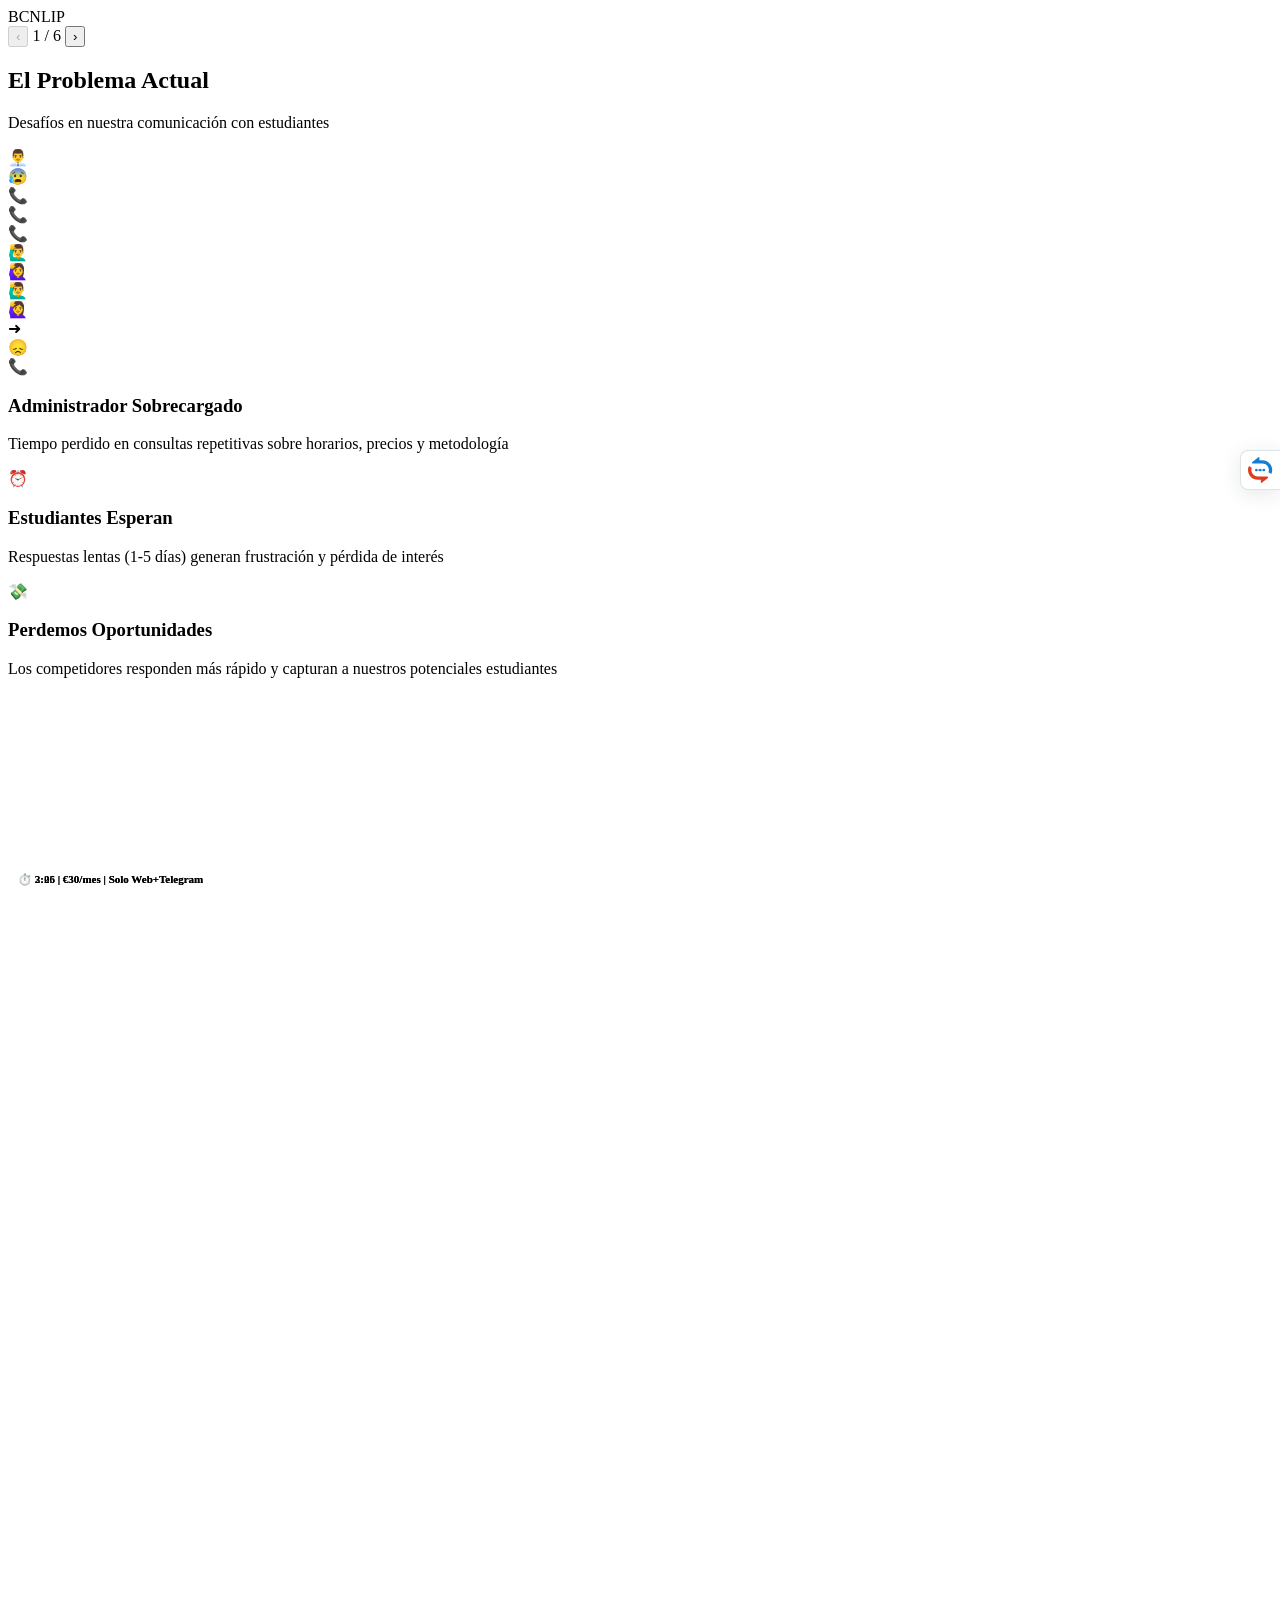
==== index.html @ f4606d77 "Rename Asistente Inteligente para BCNLIP Language School_1.html to index.html" ====
<!DOCTYPE html>
<!-- saved from url=(0150)file:///C:/Users/alexz/Downloads/PROMPT_INGINIRING_COURS/HW/Bot_with_cod/presentacion/Asistente-Inteligente-para-BCNLIP-Language-School-CORREGIDO.html -->
<html lang="es" data-bybit-channel-name="e6uTSq2L4FvoXhb8aOsUc" data-bybit-is-default-wallet="true" data-lt-installed="true"><head><meta http-equiv="Content-Type" content="text/html; charset=UTF-8">
    
    <meta name="viewport" content="width=device-width, initial-scale=1.0">
    <title>Asistente Inteligente para BCNLIP Language School</title>
    <link rel="stylesheet" href="./Asistente Inteligente para BCNLIP Language School_files/style.css">
<style id="_goober"> .go1475592160{height:0;}.go1671063245{height:auto;}.go1888806478{display:flex;flex-wrap:wrap;flex-grow:1;}@media (min-width:600px){.go1888806478{flex-grow:initial;min-width:288px;}}.go167266335{background-color:#313131;font-size:0.875rem;line-height:1.43;letter-spacing:0.01071em;color:#fff;align-items:center;padding:6px 16px;border-radius:4px;box-shadow:0px 3px 5px -1px rgba(0,0,0,0.2),0px 6px 10px 0px rgba(0,0,0,0.14),0px 1px 18px 0px rgba(0,0,0,0.12);}.go3162094071{padding-left:20px;}.go3844575157{background-color:#313131;}.go1725278324{background-color:#43a047;}.go3651055292{background-color:#d32f2f;}.go4215275574{background-color:#ff9800;}.go1930647212{background-color:#2196f3;}.go946087465{display:flex;align-items:center;padding:8px 0;}.go703367398{display:flex;align-items:center;margin-left:auto;padding-left:16px;margin-right:-8px;}.go3963613292{width:100%;position:relative;transform:translateX(0);top:0;right:0;bottom:0;left:0;min-width:288px;}.go1141946668{box-sizing:border-box;display:flex;max-height:100%;position:fixed;z-index:1400;height:auto;width:auto;transition:top 300ms ease 0ms,right 300ms ease 0ms,bottom 300ms ease 0ms,left 300ms ease 0ms,max-width 300ms ease 0ms;pointer-events:none;max-width:calc(100% - 40px);}.go1141946668 .notistack-CollapseWrapper{padding:6px 0px;transition:padding 300ms ease 0ms;}@media (max-width:599.95px){.go1141946668{width:100%;max-width:calc(100% - 32px);}}.go3868796639 .notistack-CollapseWrapper{padding:2px 0px;}.go3118922589{top:14px;flex-direction:column;}.go1453831412{bottom:14px;flex-direction:column-reverse;}.go4027089540{left:20px;}@media (min-width:600px){.go4027089540{align-items:flex-start;}}@media (max-width:599.95px){.go4027089540{left:16px;}}.go2989568495{right:20px;}@media (min-width:600px){.go2989568495{align-items:flex-end;}}@media (max-width:599.95px){.go2989568495{right:16px;}}.go4034260886{left:50%;transform:translateX(-50%);}@media (min-width:600px){.go4034260886{align-items:center;}}</style><meta name="Reverso extension" content="3.8.345" id="Reverso_extension___elForCheckedInstallExtension"><style>[_nghost-gft-c24]{--text-blue-blue-secondary: #0a6cc2;--text-base-base-tertiary: #607d8b;--color-new-blue-200: #d9ecfc;--bg-base-quaternary: #eaeef1;--color-black-0: #fff;--bg-base-tertiary: #f7f9f9;--text-base-base-primary: #222c31;--text-base-base-placeholder: #79929d;--line-gray-gray-secondary: #dee4e7;--light-web-feedback-error-secondary: #e45c45;--text-base-base-disabled: #92a6b0;--bg-base-define: #e8f3fc;--text-base-base-secondary: #3b4c55;--text-blue-blue-primary: #2a8bdf;--bg-base-define-blue-hover: #d9ecfc;--color-new-blue-100: #f6fafe;--color-new-blue-100-rgb: 246, 250, 254;--ref-Black-300: #cecece;--light-a-8: rgba(34, 44, 49, .1);--decorative-facebook: #1877f2;--premium-text-text-secondary: #9c7b1e;--color-yellow-premium-700: #ffca31;--rgba-shadow-1: rgba(0, 0, 0, .1);--rgba-shadow-2: rgba(34, 44, 49, .25);--rgba-text-1: rgba(255, 255, 255, .9);--decorative-reverso-blue: #053661;--text-blue-blue-quaternary: #bddef9;--rgba-shadow-3: rgba(0, 0, 0, .14);--rgba-shadow-4: rgba(0, 0, 0, .2);--rgba-shadow-5: rgba(0, 0, 0, .12)}[_nghost-gft-c24]   .quick-control-panel[_ngcontent-gft-c24]{cursor:pointer;z-index:1050;display:flex;padding:3px;box-sizing:border-box;border:1px solid var(--line-gray-gray-secondary);border-right:none;background:var(--color-black-0);box-shadow:0 4px 20px 0 var(--light-a-8);border-radius:8px 0 0 8px;width:40px}[_nghost-gft-c24]   .quick-control-panel__container[_ngcontent-gft-c24]{position:relative;display:flex;flex-direction:column-reverse;align-items:center;width:32px;height:32px}[_nghost-gft-c24]   .quick-control-panel__main-button[_ngcontent-gft-c24]{border:none;background-color:transparent;padding:0;cursor:pointer;display:flex;width:32px;height:32px}[_nghost-gft-c24]   .quick-control-panel__main-button[_ngcontent-gft-c24]     svg{width:32px;height:32px}[_nghost-gft-c24]   .quick-control-panel__icon[_ngcontent-gft-c24]{width:32px;height:32px;display:flex}[_nghost-gft-c24]   .quick-control-panel__menu-items[_ngcontent-gft-c24]{display:flex;flex-direction:column;position:absolute;opacity:0;transition:all .3s ease;pointer-events:none;background:var(--color-black-0);gap:8px;width:40px;padding:8px 3px 0;bottom:36px;box-sizing:border-box;border-radius:8px 0 0;border-top:1px solid var(--line-gray-gray-secondary);border-left:1px solid var(--line-gray-gray-secondary)}[_nghost-gft-c24]   .quick-control-panel__item[_ngcontent-gft-c24]{border-radius:8px;background-color:transparent;border:none;align-items:center;justify-content:center;cursor:pointer;transform:translateY(10px);opacity:0;padding:0;transition:opacity .3s ease,transform .3s ease;display:flex;width:32px;height:32px}[_nghost-gft-c24]   .quick-control-panel__item[_ngcontent-gft-c24]     svg{width:32px;height:32px}[_nghost-gft-c24]   .quick-control-panel__item_active[_ngcontent-gft-c24]{background-color:var(--text-blue-blue-secondary)}[_nghost-gft-c24]   .quick-control-panel__item_active[_ngcontent-gft-c24]     svg.filled path{fill:var(--color-black-0)}[_nghost-gft-c24]   .quick-control-panel__item_active[_ngcontent-gft-c24]     svg.stroked path{stroke:var(--color-black-0)}[_nghost-gft-c24]   .quick-control-panel__item[_ngcontent-gft-c24]:not(   .quick-control-panel__item_active)[_ngcontent-gft-c24]:hover{background-color:var(--bg-base-tertiary)}[_nghost-gft-c24]   .quick-control-panel__item[_ngcontent-gft-c24]:not(   .quick-control-panel__item_active)[_ngcontent-gft-c24]:hover     svg.filled path{fill:var(--text-blue-blue-secondary)}[_nghost-gft-c24]   .quick-control-panel__item[_ngcontent-gft-c24]:not(   .quick-control-panel__item_active)[_ngcontent-gft-c24]:hover     svg.stroked path{stroke:var(--text-blue-blue-secondary)}[_nghost-gft-c24]   .quick-control-panel_expanded[_ngcontent-gft-c24]{border-radius:0 0 0 8px;border-top:1px solid transparent}[_nghost-gft-c24]   .quick-control-panel_expanded[_ngcontent-gft-c24]   .quick-control-panel__menu-items[_ngcontent-gft-c24]{opacity:1;pointer-events:all}[_nghost-gft-c24]   .quick-control-panel_expanded[_ngcontent-gft-c24]   .quick-control-panel__item[_ngcontent-gft-c24]{transform:translateY(0);opacity:1}[_nghost-gft-c24]   .quick-control-panel_expanded[_ngcontent-gft-c24]   .quick-control-panel__item[_ngcontent-gft-c24]:nth-child(1){transition-delay:.1s}[_nghost-gft-c24]   .quick-control-panel_expanded[_ngcontent-gft-c24]   .quick-control-panel__item[_ngcontent-gft-c24]:nth-child(2){transition-delay:.15s}[_nghost-gft-c24]   .quick-control-panel_expanded[_ngcontent-gft-c24]   .quick-control-panel__item[_ngcontent-gft-c24]:nth-child(3){transition-delay:.2s}</style><style>[_nghost-kej-c24]{--text-blue-blue-secondary: #0a6cc2;--text-base-base-tertiary: #607d8b;--color-new-blue-200: #d9ecfc;--bg-base-quaternary: #eaeef1;--color-black-0: #fff;--bg-base-tertiary: #f7f9f9;--text-base-base-primary: #222c31;--text-base-base-placeholder: #79929d;--line-gray-gray-secondary: #dee4e7;--light-web-feedback-error-secondary: #e45c45;--text-base-base-disabled: #92a6b0;--bg-base-define: #e8f3fc;--text-base-base-secondary: #3b4c55;--text-blue-blue-primary: #2a8bdf;--bg-base-define-blue-hover: #d9ecfc;--color-new-blue-100: #f6fafe;--color-new-blue-100-rgb: 246, 250, 254;--ref-Black-300: #cecece;--light-a-8: rgba(34, 44, 49, .1);--decorative-facebook: #1877f2;--premium-text-text-secondary: #9c7b1e;--color-yellow-premium-700: #ffca31;--rgba-shadow-1: rgba(0, 0, 0, .1);--rgba-shadow-2: rgba(34, 44, 49, .25);--rgba-text-1: rgba(255, 255, 255, .9);--decorative-reverso-blue: #053661;--text-blue-blue-quaternary: #bddef9;--rgba-shadow-3: rgba(0, 0, 0, .14);--rgba-shadow-4: rgba(0, 0, 0, .2);--rgba-shadow-5: rgba(0, 0, 0, .12)}[_nghost-kej-c24]   .quick-control-panel[_ngcontent-kej-c24]{cursor:pointer;z-index:1050;display:flex;padding:3px;box-sizing:border-box;border:1px solid var(--line-gray-gray-secondary);border-right:none;background:var(--color-black-0);box-shadow:0 4px 20px 0 var(--light-a-8);border-radius:8px 0 0 8px;width:40px}[_nghost-kej-c24]   .quick-control-panel__container[_ngcontent-kej-c24]{position:relative;display:flex;flex-direction:column-reverse;align-items:center;width:32px;height:32px}[_nghost-kej-c24]   .quick-control-panel__main-button[_ngcontent-kej-c24]{border:none;background-color:transparent;padding:0;cursor:pointer;display:flex;width:32px;height:32px}[_nghost-kej-c24]   .quick-control-panel__main-button[_ngcontent-kej-c24]     svg{width:32px;height:32px}[_nghost-kej-c24]   .quick-control-panel__icon[_ngcontent-kej-c24]{width:32px;height:32px;display:flex}[_nghost-kej-c24]   .quick-control-panel__menu-items[_ngcontent-kej-c24]{display:flex;flex-direction:column;position:absolute;opacity:0;transition:all .3s ease;pointer-events:none;background:var(--color-black-0);gap:8px;width:40px;padding:8px 3px 0;bottom:36px;box-sizing:border-box;border-radius:8px 0 0;border-top:1px solid var(--line-gray-gray-secondary);border-left:1px solid var(--line-gray-gray-secondary)}[_nghost-kej-c24]   .quick-control-panel__item[_ngcontent-kej-c24]{border-radius:8px;background-color:transparent;border:none;align-items:center;justify-content:center;cursor:pointer;transform:translateY(10px);opacity:0;padding:0;transition:opacity .3s ease,transform .3s ease;display:flex;width:32px;height:32px}[_nghost-kej-c24]   .quick-control-panel__item[_ngcontent-kej-c24]     svg{width:32px;height:32px}[_nghost-kej-c24]   .quick-control-panel__item_active[_ngcontent-kej-c24]{background-color:var(--text-blue-blue-secondary)}[_nghost-kej-c24]   .quick-control-panel__item_active[_ngcontent-kej-c24]     svg.filled path{fill:var(--color-black-0)}[_nghost-kej-c24]   .quick-control-panel__item_active[_ngcontent-kej-c24]     svg.stroked path{stroke:var(--color-black-0)}[_nghost-kej-c24]   .quick-control-panel__item[_ngcontent-kej-c24]:not(   .quick-control-panel__item_active)[_ngcontent-kej-c24]:hover{background-color:var(--bg-base-tertiary)}[_nghost-kej-c24]   .quick-control-panel__item[_ngcontent-kej-c24]:not(   .quick-control-panel__item_active)[_ngcontent-kej-c24]:hover     svg.filled path{fill:var(--text-blue-blue-secondary)}[_nghost-kej-c24]   .quick-control-panel__item[_ngcontent-kej-c24]:not(   .quick-control-panel__item_active)[_ngcontent-kej-c24]:hover     svg.stroked path{stroke:var(--text-blue-blue-secondary)}[_nghost-kej-c24]   .quick-control-panel_expanded[_ngcontent-kej-c24]{border-radius:0 0 0 8px;border-top:1px solid transparent}[_nghost-kej-c24]   .quick-control-panel_expanded[_ngcontent-kej-c24]   .quick-control-panel__menu-items[_ngcontent-kej-c24]{opacity:1;pointer-events:all}[_nghost-kej-c24]   .quick-control-panel_expanded[_ngcontent-kej-c24]   .quick-control-panel__item[_ngcontent-kej-c24]{transform:translateY(0);opacity:1}[_nghost-kej-c24]   .quick-control-panel_expanded[_ngcontent-kej-c24]   .quick-control-panel__item[_ngcontent-kej-c24]:nth-child(1){transition-delay:.1s}[_nghost-kej-c24]   .quick-control-panel_expanded[_ngcontent-kej-c24]   .quick-control-panel__item[_ngcontent-kej-c24]:nth-child(2){transition-delay:.15s}[_nghost-kej-c24]   .quick-control-panel_expanded[_ngcontent-kej-c24]   .quick-control-panel__item[_ngcontent-kej-c24]:nth-child(3){transition-delay:.2s}</style></head>
<body data-new-gr-c-s-check-loaded="14.1256.0" data-gr-ext-installed="" data-gptw="">
    <div class="presentation-container">
        <!-- BCNLIP Branding -->
        <div class="brand-logo">
            <span class="brand-text">BCNLIP</span>
        </div>

        <!-- Progress Bar -->
        <div class="progress-bar">
            <div class="progress-fill" style="width: 16.6667%;"></div>
        </div>

        <!-- Navigation -->
        <nav class="slide-nav">
            <button class="nav-btn prev-btn" id="prevBtn" disabled="" style="position: relative; overflow: hidden;">‹</button>
            <span class="slide-counter"><span id="currentSlide">1</span> / 6</span>
            <button class="nav-btn next-btn" id="nextBtn" style="position: relative; overflow: hidden;">›</button>
        </nav>

        <!-- Slides Container -->
        <main class="slides-container" id="slidesContainer">
            
            <!-- Slide 1: El Problema Actual -->
            <section class="slide active" data-slide="1" style="transform: translateX(0px); opacity: 1;">
                <div class="slide-content">
                    <header class="slide-header">
                        <h1>El Problema Actual</h1>
                        <p class="slide-subtitle">Desafíos en nuestra comunicación con estudiantes</p>
                    </header>
                    
                    <!-- Problem Illustration -->
                    <div class="problem-illustration">
                        <div class="admin-scene">
                            <div class="admin-figure" style="animation: 2s ease-in-out 0s infinite normal none running bcnlipStress;">
                                <div class="admin-head">👨‍💼</div>
                                <div class="stress-indicator">😰</div>
                                <div class="phone-calls">
                                    <div class="phone-icon" style="animation: 0.5s ease-in-out 0s infinite alternate none running bcnlipBounce;">📞</div>
                                    <div class="phone-icon" style="animation: 0.5s ease-in-out 0s infinite alternate none running bcnlipBounce;">📞</div>
                                    <div class="phone-icon" style="animation: 0.5s ease-in-out 0s infinite alternate none running bcnlipBounce;">📞</div>
                                </div>
                            </div>
                            <div class="waiting-students">
                                <div class="student-queue">
                                    <div class="student" style="animation: 3s ease-in-out 0s infinite normal none running bcnlipWaiting;">🙋‍♂️</div>
                                    <div class="student" style="animation: 3s ease-in-out 0s infinite normal none running bcnlipWaiting;">🙋‍♀️</div>
                                    <div class="student" style="animation: 3s ease-in-out 0s infinite normal none running bcnlipWaiting;">🙋‍♂️</div>
                                    <div class="student" style="animation: 3s ease-in-out 0s infinite normal none running bcnlipWaiting;">🙋‍♀️</div>
                                </div>
                                <div class="leaving-clients">
                                    <div class="leaving-arrow" style="animation: 2s ease-in-out 0s infinite normal none running bcnlipLeaving;">➜</div>
                                    <div class="sad-client" style="animation: 2s ease-in-out 0s infinite normal none running bcnlipSad;">😞</div>
                                </div>
                            </div>
                        </div>
                    </div>
                    
                    <div class="problems-grid">
                        <div class="problem-card">
                            <div class="problem-icon">📞</div>
                            <h3>Administrador Sobrecargado</h3>
                            <p>Tiempo perdido en consultas repetitivas sobre horarios, precios y metodología</p>
                        </div>
                        <div class="problem-card" style="transition: 0.3s; transform: translateY(0px) scale(1);">
                            <div class="problem-icon">⏰</div>
                            <h3>Estudiantes Esperan</h3>
                            <p>Respuestas lentas (1-5 días) generan frustración y pérdida de interés</p>
                        </div>
                        <div class="problem-card">
                            <div class="problem-icon">💸</div>
                            <h3>Perdemos Oportunidades</h3>
                            <p>Los competidores responden más rápido y capturan a nuestros potenciales estudiantes</p>
                        </div>
                    </div>
                </div>
            </section>

            <!-- Slide 2: Mi Solución + Multilingual -->
            <section class="slide" data-slide="2" style="transform: translateX(100%); opacity: 0;">
                <div class="slide-content">
                    <header class="slide-header">
                        <h1>Mi Solución: Asistente Inteligente 24/7</h1>
                        <p class="slide-subtitle">Una solución integral y multilingüe</p>
                    </header>
                    
                    <div class="solution-layout">
                        <div class="solution-diagram">
                            <div class="ai-center">
                                <div class="ai-icon">🤖</div>
                                <h3>Asistente IA BCNLIP</h3>
                            </div>
                            
                            <div class="channels-grid">
                                <div class="channel-card">
                                    <div class="channel-icon">🌐</div>
                                    <h4>Sitio Web</h4>
                                    <p>Integrado directamente</p>
                                </div>
                                <div class="channel-card">
                                    <div class="channel-icon">✈️</div>
                                    <h4>Telegram</h4>
                                    <p>Mensajería instantánea</p>
                                </div>
                            </div>
                        </div>
                        
                        <div class="multilingual-showcase">
                            <h3>Responde automáticamente en cualquier idioma</h3>
                            <div class="language-examples">
                                <div class="language-example" style="opacity: 1; transform: translateX(0px); transition: 0.5s;">
                                    <div class="language-flag">🇪🇸</div>
                                    <div class="language-chat">
                                        <div class="user-message">¿Cuánto cuestan los cursos de inglés?</div>
                                        <div class="bot-response">Nuestros cursos de inglés empiezan desde €180/mes. Tenemos horarios de mañana, tarde y noche.</div>
                                    </div>
                                </div>
                                <div class="language-example" style="opacity: 1; transform: translateX(0px); transition: 0.5s;">
                                    <div class="language-flag">🇬🇧</div>
                                    <div class="language-chat">
                                        <div class="user-message">What are the English course prices?</div>
                                        <div class="bot-response">Our English courses start from €180/month. We have morning, afternoon and evening schedules.</div>
                                    </div>
                                </div>
                                <div class="language-example" style="opacity: 1; transform: translateX(0px); transition: 0.5s;">
                                    <div class="language-flag">🏴</div>
                                    <div class="language-chat">
                                        <div class="user-message">Quan costen els cursos d'anglès?</div>
                                        <div class="bot-response">Els nostres cursos d'anglès comencen des de 180€/mes. Tenim horaris de matí, tarda i vespre.</div>
                                    </div>
                                </div>
                                <div class="language-example" style="opacity: 1; transform: translateX(0px); transition: 0.5s;">
                                    <div class="language-flag">🇫🇷</div>
                                    <div class="language-chat">
                                        <div class="user-message">Combien coûtent les cours d'anglais?</div>
                                        <div class="bot-response">Nos cours d'anglais commencent à partir de 180€/mois. Nous avons des horaires matin, après-midi et soir.</div>
                                    </div>
                                </div>
                            </div>
                            <div class="multilingual-stats">
                                <div class="stat-highlight" style="transform: scale(1); transition: 0.6s;">
                                    <span class="stat-number">50+</span>
                                    <span class="stat-label">idiomas disponibles automáticamente</span>
                                </div>
                                <p class="key-feature">Una sola base de conocimiento - respuestas en todos los idiomas</p>
                            </div>
                        </div>
                    </div>
                </div>
            </section>

            <!-- Slide 3: Arquitectura Técnica y Costes - VIEWPORT OPTIMIZED -->
            <section class="slide" data-slide="3" style="overflow-y: auto; padding: 16px 24px; opacity: 0; transform: translateX(100%);">
                <div class="slide-content" style="max-height: calc(-120px + 100vh); overflow-y: auto;">
                    <header class="slide-header">
                        <h1>Arquitectura Técnica y Costes</h1>
                        <p class="slide-subtitle">Tecnología avanzada a costes ultrabajos</p>
                    </header>
                    
                    <div class="technical-layout">
                        <!-- Technical Flowchart - COMPACTED -->
                        <div class="flowchart-section">
                            <h3>🔧 Esquema del Sistema BCNLIP</h3>
                            <div class="flowchart-container">
                                <div class="technical-flowchart">
                                    <div class="flowchart-server">
                                        <div class="server-icon">☁️</div>
                                        <h4>Servidor en la Nube</h4>
                                    </div>
                                    <div class="flowchart-connections">
                                        <div class="connection-line top"></div>
                                        <div class="connection-line bottom"></div>
                                    </div>
                                    <div class="flowchart-bots">
                                        <div class="bot-telegram">
                                            <div class="bot-icon">✈️</div>
                                            <span>Bot Telegram</span>
                                        </div>
                                        <div class="bot-web">
                                            <div class="bot-icon">🌐</div>
                                            <span>Asistente Web</span>
                                        </div>
                                    </div>
                                    <div class="flowchart-outputs">
                                        <div class="output-sheets">
                                            <div class="output-icon">📊</div>
                                            <span>Google Sheets</span>
                                        </div>
                                        <div class="output-admin">
                                            <div class="output-icon">👥</div>
                                            <span>Grupo Admin</span>
                                        </div>
                                    </div>
                                </div>
                            </div>
                        </div>

                        <div class="system-overview">
                            <div class="usage-stats">
                                <h3>📊 Uso Proyectado BCNLIP</h3>
                                <div class="stats-grid">
                                    <div class="stat-item">
                                        <span class="stat-number" data-target="100">100</span>
                                        <span class="stat-label">conversaciones/día</span>
                                    </div>
                                    <div class="stat-item">
                                        <span class="stat-number" data-target="17">17</span>
                                        <span class="stat-label">mensajes promedio</span>
                                        <small class="stat-note">15-20 mensajes promedio</small>
                                    </div>
                                    <div class="stat-item">
                                        <span class="stat-number" data-target="17.2">17.2</span>
                                        <span class="stat-label">M tokens mensuales</span>
                                        <small class="stat-note">Incluye prompts del sistema</small>
                                    </div>
                                </div>
                            </div>

                            <div class="cost-breakdown">
                                <h3>💰 Costes Mensuales Reales</h3>
                                <div class="cost-grid">
                                    <div class="cost-item server">
                                        <span class="cost-type">Servidor en la Nube</span>
                                        <span class="cost-amount">€10</span>
                                    </div>
                                    <div class="cost-item ai recommended">
                                        <span class="cost-type">Tokens IA (17.2M + sistema)</span>
                                        <span class="cost-amount">€20</span>
                                        <span class="cost-note">⭐ Incluye base de conocimientos</span>
                                    </div>
                                </div>
                                <div class="total-cost" style="position: relative; z-index: 10; margin-top: 12px; padding: 12px; background-color: var(--bcnlip-yellow-light); border: 2px solid var(--bcnlip-yellow); border-radius: var(--radius-base); box-shadow: rgba(238, 184, 63, 0.3) 0px 4px 12px;">
                                    <strong style="display: block; font-size: 18px; font-weight: bold; color: var(--bcnlip-dark-blue); text-shadow: rgba(238, 184, 63, 0.3) 0px 2px 4px; text-align: center;">Total: €30/mes</strong>
                                </div>
                            </div>
                        </div>
                    </div>
                    
                    <div class="tech-highlight" style="margin-top: 16px; padding: 12px; box-shadow: rgba(238, 184, 63, 0.3) 0px 4px 12px;">
                        <strong style="display: block; font-size: 16px; font-weight: bold; line-height: 1.4;">💡 Solo €30/mes para cubrir 100 conversaciones diarias con IA avanzada multilingüe</strong>
                    </div>
                </div>
            </section>

            <!-- Slide 4: La Transformación + Website Mockup -->
            <section class="slide" data-slide="4" style="opacity: 0; transform: translateX(100%);">
                <div class="slide-content">
                    <header class="slide-header">
                        <h1>La Transformación: Antes y Después</h1>
                        <p class="slide-subtitle">Del manual al automático - experiencia real del estudiante</p>
                    </header>
                    
                    <div class="transformation-layout">
                        <div class="comparison-section">
                            <div class="before-section">
                                <h3>❌ Antes</h3>
                                <div class="comparison-card before">
                                    <div class="old-whatsapp">📱</div>
                                    <h4>Lento y Manual</h4>
                                    <ul>
                                        <li>Esperas de 1-5 días</li>
                                        <li>Solo horario laboral</li>
                                        <li>Respuestas inconsistentes</li>
                                    </ul>
                                </div>
                            </div>
                            
                            <div class="arrow">➜</div>
                            
                            <div class="after-section">
                                <h3>✅ Después</h3>
                                <div class="comparison-card after">
                                    <div class="new-chat">💬</div>
                                    <h4>Rápido y Automático</h4>
                                    <ul>
                                        <li>Respuestas inmediatas</li>
                                        <li>Disponible 24/7</li>
                                        <li>Información precisa</li>
                                    </ul>
                                </div>
                            </div>
                        </div>
                        
                        <div class="website-mockup">
                            <h3>🌐 Experiencia Real en bcnlip.com</h3>
                            <div class="browser-window">
                                <div class="browser-header">
                                    <div class="browser-controls">
                                        <span class="control red"></span>
                                        <span class="control yellow"></span>
                                        <span class="control green"></span>
                                    </div>
                                    <div class="browser-url">bcnlip.com</div>
                                </div>
                                <div class="browser-content">
                                    <div class="website-header">
                                        <div class="logo">BCNLIP</div>
                                        <nav class="website-nav">
                                            <span>Cursos</span>
                                            <span>Profesores</span>
                                            <span>Contacto</span>
                                        </nav>
                                    </div>
                                    <div class="website-hero">
                                        <h2>Aprende idiomas en Barcelona</h2>
                                        <p>Cursos de español, inglés, francés e italiano</p>
                                        <div class="course-cards">
                                            <div class="course-card">Español</div>
                                            <div class="course-card">Inglés</div>
                                            <div class="course-card">Francés</div>
                                        </div>
                                    </div>
                                    
                                    <!-- Enhanced Chatbot Widget -->
                                    <div class="chatbot-widget" id="chatbotWidget" style="">
                                        <div class="chat-header">
                                            <div class="chat-avatar">🤖</div>
                                            <span>Asistente BCNLIP</span>
                                            <span class="online-indicator">●</span>
                                            <button class="chat-minimize">−</button>
                                        </div>
                                        <div class="chat-messages">
                                            <div class="message bot-msg" style="opacity: 1; transform: translateY(0px); transition: 0.4s;">
                                                <div class="message-content">¡Hola! Soy el asistente de BCNLIP. ¿En qué puedo ayudaros?</div>
                                            </div>
                                            <div class="message user-msg" style="opacity: 1; transform: translateY(0px); transition: 0.4s;">
                                                <div class="message-content">Hola, ¿qué cursos tenéis?</div>
                                            </div>
                                            <div class="message bot-msg" style="opacity: 1; transform: translateY(0px); transition: 0.4s;">
                                                <div class="message-content">¡Hola! Tenemos cursos de español, inglés, francés e italiano. ¿Qué idioma os interesa aprender?</div>
                                            </div>
                                            <div class="message user-msg" style="opacity: 1; transform: translateY(0px); transition: 0.4s;">
                                                <div class="message-content">Me interesa el inglés. ¿Cuánto cuesta?</div>
                                            </div>
                                            <div class="message bot-msg" style="opacity: 1; transform: translateY(0px); transition: 0.4s;">
                                                <div class="message-content">Los cursos de inglés empiezan desde €180/mes. ¿Os gustaría más información sobre horarios?</div>
                                            </div>
                                        </div>
                                        <div class="chat-input">
                                            <input type="text" placeholder="Escribe vuestro mensaje..." value="">
                                            <button>➤</button>
                                        </div>
                                    </div>
                                    
                                    <!-- Chat Button for Mobile -->
                                    <div class="chat-button" onclick="document.getElementById(&#39;chatbotWidget&#39;).style.display=&#39;block&#39;">
                                        💬 Chat
                                    </div>
                                </div>
                            </div>
                        </div>
                    </div>
                    
                    <div class="transformation-quote">
                        <em>"Transformamos la espera en conversación instantánea"</em>
                    </div>
                </div>
            </section>

            <!-- Slide 5: ¿Qué Gana la Escuela? -->
            <section class="slide" data-slide="5" style="opacity: 0; transform: translateX(100%);">
                <div class="slide-content">
                    <header class="slide-header">
                        <h1>¿Qué Gana BCNLIP?</h1>
                        <p class="slide-subtitle">Beneficios claros y medibles para nuestra escuela</p>
                    </header>
                    
                    <div class="benefits-grid">
                        <div class="benefit-card">
                            <div class="benefit-icon">🕐</div>
                            <h3>Tiempo para nuestro equipo</h3>
                            <p>Liberamos 20+ horas semanales del equipo administrativo</p>
                        </div>
                        <div class="benefit-card">
                            <div class="benefit-icon">😊</div>
                            <h3>Estudiantes más satisfechos</h3>
                            <p>Respuestas instantáneas 24/7 en su idioma preferido</p>
                        </div>
                        <div class="benefit-card">
                            <div class="benefit-icon">🚀</div>
                            <h3>Imagen moderna y profesional</h3>
                            <p>Tecnología de vanguardia que nos diferencia</p>
                        </div>
                        <div class="benefit-card">
                            <div class="benefit-icon">💰</div>
                            <h3>Más alumnos, costes controlados</h3>
                            <p>Crecimiento sostenible sin gastos proporcionales</p>
                        </div>
                    </div>
                    
                    <div class="bcn-advantage">
                        <h3>🎯 Ventaja Competitiva de BCNLIP</h3>
                        <p>El uso de IA en nuestro sitio web demuestra que BCNLIP se adapta a las exigencias modernas de la educación digital</p>
                    </div>
                </div>
            </section>

            <!-- Slide 6: Inversión y Retorno -->
            <section class="slide" data-slide="6" style="opacity: 0; transform: translateX(100%);">
                <div class="slide-content">
                    <header class="slide-header">
                        <h1>Inversión y Retorno para BCNLIP</h1>
                        <p class="slide-subtitle">Una propuesta extremadamente rentable</p>
                    </header>
                    
                    <div class="investment-container">
                        <div class="investment-section">
                            <h3>💳 Nuestra Inversión</h3>
                            <div class="investment-card">
                                <div class="cost-item">
                                    <span class="cost-label">Desarrollo inicial:</span>
                                    <span class="cost-value">€350</span>
                                    <small class="cost-note">Pago único</small>
                                </div>
                                <div class="cost-item highlighted" style="transition: 0.3s; transform: scale(1); border-color: var(--bcnlip-yellow);">
                                    <span class="cost-label">Coste mensual:</span>
                                    <span class="cost-value ultra-low">€30</span>
                                    <small class="cost-breakdown-small">€10 servidor + €20 tokens IA</small>
                                </div>
                            </div>
                        </div>
                        
                        <div class="returns-section">
                            <h3>📈 Lo que Recibimos</h3>
                            <div class="returns-card">
                                <div class="return-item">
                                    <span class="return-label">Valor de mercado:</span>
                                    <span class="return-value">€500-800</span>
                                    <small class="return-note">Pago único en el mercado</small>
                                </div>
                                <div class="return-item savings">
                                    <span class="return-label">Ahorro vs mercado:</span>
                                    <span class="return-value">€150-450</span>
                                </div>
                                <div class="return-item included">
                                    <span class="return-label">✅ Mantenimiento incluido</span>
                                </div>
                                <div class="return-item included">
                                    <span class="return-label">✅ Formación al equipo</span>
                                </div>
                                <div class="return-item included">
                                    <span class="return-label">✅ Soporte técnico</span>
                                </div>
                            </div>
                        </div>
                    </div>
                    
                    <div class="roi-calculation" style="transform: scale(1); transition: 0.3s; border-color: var(--bcnlip-yellow);">
                        <div class="roi-highlight">
                            
                        <div class="verification-section" style="margin-bottom: 20px; padding: 15px; background-color: #f8f9fa; border-left: 4px solid #007bff; border-radius: 5px;">
                            <h5>Verificación de los Cálculos:</h5>
                            <ul style="margin: 10px 0; padding-left: 20px;">
                                <li><strong>Coste por hora del recepcionista:</strong> €7.94 (€1000/mes ÷ 126 horas)</li>
                                <li><strong>Ahorro mensual:</strong> €158.73 (20 horas × €7.94)</li>
                                <li><strong>Coste del sistema:</strong> €30/mes</li>
                                <li><strong>Beneficio neto:</strong> €128.73/mes</li>
                                <li><strong>Período de recuperación:</strong> 57 días</li>
                            </ul>
                        </div>
<h4>📊 Cálculo Detallado del ROI</h4>
                            <div class="roi-stats">
                                <div class="roi-item" style="opacity: 1; transform: translateY(0px); transition: 0.5s;">
                                    <span class="roi-label">Ahorro mensual en tiempo:</span>
                                    <span class="roi-value">20 horas × €7.94/hora = €158.73</span>
                                </div>
                                <div class="roi-item" style="opacity: 1; transform: translateY(0px); transition: 0.5s;">
                                    <span class="roi-label">Coste mensual sistema:</span>
                                    <span class="roi-value">-€30</span>
                                </div>
                                <div class="roi-item total" style="opacity: 1; transform: translateY(0px); transition: 0.5s;">
                                    <span class="roi-label">Beneficio neto mensual:</span>
                                    <span class="roi-value profit">€128.73</span>
                                </div>
                                <div class="roi-item recovery" style="opacity: 1; transform: translateY(0px); transition: 0.5s;">
                                    <span class="roi-label">Recuperación de inversión:</span>
                                    <span class="roi-value recovery-time">82 días</span>
                                    <small class="recovery-note">€350 / (€128,73/30) = 82 días aprox.</small>
                                </div>
                                <div class="roi-item annual" style="opacity: 1; transform: translateY(0px); transition: 0.5s;">
                                    <span class="roi-label">ROI anual:</span>
                                    <span class="roi-value annual-roi">168.28%</span>
                                    <small class="annual-note">((€158.73 × 12) / (€350 + €360)) × 100</small>
                                </div>
                            </div>
                        </div>
                    </div>
                    
                    <div class="final-cta" style="opacity: 1; transform: scale(1); transition: 0.6s;">
                        <strong>🎯 Conclusión:Recuperación en 82 días, beneficio neto €128.73/mes, ROI (primer año) 168,28% anual, después - 332%</strong>
                    </div>
                </div>
            </section>

        </main>

        
    </div>

    <script src="./Asistente Inteligente para BCNLIP Language School_files/app.js.Без названия"></script>

<div id="bcnlip-timer" style="position: fixed; bottom: 10px; left: 10px; background: var(--bcnlip-yellow); color: var(--bcnlip-white); padding: 4px 8px; border-radius: 4px; font-size: 11px; font-weight: bold; z-index: 1000; display: block; box-shadow: var(--shadow-sm);">⏱️ 2:26 | €30/mes | Solo Web+Telegram</div><div id="Reverso_extension__quick_control_panel" style="z-index: 2147483647; position: relative;"><re-quick-control-panel ng-version="14.2.12"><template shadowrootmode="open"><style>:host{--text-blue-blue-secondary: #0a6cc2;--text-base-base-tertiary: #607d8b;--color-new-blue-200: #d9ecfc;--bg-base-quaternary: #eaeef1;--color-black-0: #fff;--bg-base-tertiary: #f7f9f9;--text-base-base-primary: #222c31;--text-base-base-placeholder: #79929d;--line-gray-gray-secondary: #dee4e7;--light-web-feedback-error-secondary: #e45c45;--text-base-base-disabled: #92a6b0;--bg-base-define: #e8f3fc;--text-base-base-secondary: #3b4c55;--text-blue-blue-primary: #2a8bdf;--bg-base-define-blue-hover: #d9ecfc;--color-new-blue-100: #f6fafe;--color-new-blue-100-rgb: 246, 250, 254;--ref-Black-300: #cecece;--light-a-8: rgba(34, 44, 49, .1);--decorative-facebook: #1877f2;--premium-text-text-secondary: #9c7b1e;--color-yellow-premium-700: #ffca31;--rgba-shadow-1: rgba(0, 0, 0, .1);--rgba-shadow-2: rgba(34, 44, 49, .25);--rgba-text-1: rgba(255, 255, 255, .9);--decorative-reverso-blue: #053661;--text-blue-blue-quaternary: #bddef9;--rgba-shadow-3: rgba(0, 0, 0, .14);--rgba-shadow-4: rgba(0, 0, 0, .2);--rgba-shadow-5: rgba(0, 0, 0, .12)}.cdk-overlay-container,.cdk-global-overlay-wrapper{pointer-events:none;top:0;left:0;height:100%;width:100%}.cdk-overlay-container{position:fixed;z-index:1000}.cdk-overlay-container:empty{display:none}.cdk-global-overlay-wrapper{display:flex;position:absolute;z-index:1000}.cdk-overlay-pane{position:absolute;pointer-events:auto;box-sizing:border-box;z-index:1000;display:flex;max-width:100%;max-height:100%}.cdk-overlay-backdrop{position:absolute;inset:0;z-index:1000;pointer-events:auto;-webkit-tap-highlight-color:rgba(0,0,0,0);transition:opacity .4s cubic-bezier(.25,.8,.25,1);opacity:0}.cdk-overlay-backdrop.cdk-overlay-backdrop-showing{opacity:1}.cdk-high-contrast-active .cdk-overlay-backdrop.cdk-overlay-backdrop-showing{opacity:.6}.cdk-overlay-dark-backdrop{background:rgba(0,0,0,.32)}.cdk-overlay-transparent-backdrop{transition:visibility 1ms linear,opacity 1ms linear;visibility:hidden;opacity:1}.cdk-overlay-transparent-backdrop.cdk-overlay-backdrop-showing{opacity:0;visibility:visible}.cdk-overlay-backdrop-noop-animation{transition:none}.cdk-overlay-connected-position-bounding-box{position:absolute;z-index:1000;display:flex;flex-direction:column;min-width:1px;min-height:1px}.cdk-global-scrollblock{position:fixed;width:100%;overflow-y:scroll}:host{position:fixed;right:0;top:50%}:host *{font-family:Arial,Helvetica,sans-serif!important;direction:ltr}:host .overlay-container,:host .custom-overlay-container{position:fixed;z-index:1070;width:100%;height:100%;top:0;left:0;pointer-events:none}:host .overlay-container:empty,:host .custom-overlay-container:empty{display:none}
</style><re-sticky-app _nghost-kej-c24=""><div _ngcontent-kej-c24="" class="quick-control-panel"><div _ngcontent-kej-c24="" class="quick-control-panel__container"><button _ngcontent-kej-c24="" class="quick-control-panel__main-button"><re-icon-reverso _ngcontent-kej-c24=""><svg width="32" height="32" viewBox="0 0 32 32" fill="none" xmlns="http://www.w3.org/2000/svg"><g><rect width="32" height="32" rx="6" fill="white"></rect><g><g><g><path fill-rule="evenodd" clip-rule="evenodd" d="M14.2255 16.2328C13.8509 16.2328 13.5374 16.6657 13.2739 16.9319C13.0337 17.1746 12.7002 17.325 12.3316 17.325C11.5996 17.325 11.0061 16.7318 11.0061 16.0001C11.0061 15.2684 11.5996 14.6753 12.3316 14.6753C12.7422 14.6753 13.1091 14.8619 13.3523 15.1548C13.5787 15.4276 13.8709 15.8562 14.2255 15.8562C14.5801 15.8562 14.8723 15.4276 15.0987 15.1548C15.3418 14.8619 15.7088 14.6753 16.1194 14.6753C16.5301 14.6753 16.8973 14.862 17.1404 15.1552C17.3665 15.4279 17.6584 15.8562 18.0127 15.8562C18.367 15.8562 18.6589 15.4279 18.885 15.1552C19.1281 14.862 19.4952 14.6753 19.906 14.6753C20.6381 14.6753 21.2315 15.2684 21.2315 16.0001C21.2315 16.7318 20.6381 17.325 19.906 17.325C19.5372 17.325 19.2036 17.1744 18.9633 16.9315C18.7002 16.6655 18.3869 16.2328 18.0127 16.2328C17.6385 16.2328 17.3252 16.6655 17.0621 16.9315C16.8218 17.1744 16.4882 17.325 16.1194 17.325C15.7508 17.325 15.4173 17.1746 15.177 16.9319C14.9136 16.6657 14.6001 16.2328 14.2255 16.2328Z" fill="#157CD5"></path><path fill-rule="evenodd" clip-rule="evenodd" d="M8.30314 7.89468L14.7724 3.07702C15.0267 2.88767 15.3882 3.06905 15.3882 3.38598V6.17745H18.4119C23.8386 6.17745 28.2378 10.5745 28.2378 15.9986C28.2378 17.2689 27.9965 18.4828 27.5572 19.5972C27.4734 19.8099 27.2192 19.892 27.021 19.7777L24.7295 18.4554C24.5657 18.3608 24.4959 18.1618 24.5541 17.9819C24.7559 17.357 24.8649 16.6905 24.8649 15.9986C24.8649 12.4364 21.9758 9.54871 18.4119 9.54871H18.4115H16.4485V9.54856H9.29492C7.79946 9.54856 7.66198 8.299 8.30314 7.89468Z" fill="#157CD5"></path><path fill-rule="evenodd" clip-rule="evenodd" d="M23.9346 24.1053L17.4654 28.923C17.2111 29.1123 16.8496 28.931 16.8496 28.614V25.8225H13.8259C8.39921 25.8225 4.00001 21.4255 4.00001 16.0014C4.00001 14.7311 4.24129 13.5172 4.68056 12.4028C4.76443 12.1901 5.01864 12.1079 5.21678 12.2223L7.50827 13.5446C7.6721 13.6392 7.74185 13.8382 7.68374 14.0181C7.48193 14.643 7.37292 15.3095 7.37292 16.0014C7.37292 19.5636 10.262 22.4513 13.8259 22.4513H13.8263H15.7893V22.4514H22.9429C24.4383 22.4514 24.5758 23.701 23.9346 24.1053Z" fill="#DF3D22"></path></g></g></g></g><defs><rect width="32" height="32" rx="6" fill="white"></rect><rect width="24.2377" height="25.9999" fill="white" transform="translate(4 3)"></rect><rect width="24.2377" height="25.9999" fill="white" transform="translate(4 3)"></rect><rect width="24.2377" height="25.9999" fill="white" transform="translate(4 3)"></rect></defs></svg></re-icon-reverso></button><div _ngcontent-kej-c24="" class="quick-control-panel__menu-items"><button _ngcontent-kej-c24="" retooltip="" class="quick-control-panel__item quick-control-panel__item_settings"><re-icon-settings><svg width="32" height="32" viewBox="0 0 32 32" fill="none" xmlns="http://www.w3.org/2000/svg" class="filled"><path fill-rule="evenodd" clip-rule="evenodd" d="M15.9998 12C13.774 12 11.9302 13.7694 11.9302 16C11.9302 18.2306 13.774 20 15.9998 20C18.2256 20 20.0693 18.2306 20.0693 16C20.0693 13.7694 18.2256 12 15.9998 12ZM13.9302 16C13.9302 14.9169 14.8351 14 15.9998 14C17.1645 14 18.0693 14.9169 18.0693 16C18.0693 17.0831 17.1645 18 15.9998 18C14.8351 18 13.9302 17.0831 13.9302 16Z" fill="#607D8B"></path><path fill-rule="evenodd" clip-rule="evenodd" d="M13.9535 6C13.4865 6 13.0816 6.32326 12.9783 6.77871L12.5291 8.75825C12.1159 8.94853 11.7195 9.17256 11.3443 9.42807L9.34239 8.81221C8.9003 8.6762 8.42263 8.86113 8.18737 9.25937L6.14101 12.7234C5.89863 13.1336 5.97943 13.658 6.33407 13.9762L7.86394 15.3492C7.82801 15.783 7.82801 16.2188 7.86392 16.6526L6.33428 18.0246C5.97947 18.3428 5.89858 18.8673 6.14101 19.2776L8.18737 22.7416C8.42263 23.1399 8.9003 23.3248 9.34239 23.1888L11.3444 22.5729C11.7194 22.8281 12.1154 23.0518 12.5283 23.2419L12.9784 25.2217C13.0819 25.6769 13.4866 26 13.9535 26H18.0462C18.5131 26 18.9178 25.6769 19.0213 25.2217L19.4715 23.2415C19.8845 23.051 20.2807 22.8267 20.6558 22.571L22.6573 23.1868C23.0994 23.3228 23.5771 23.1379 23.8123 22.7396L25.8587 19.2756C26.1011 18.8653 26.0202 18.3408 25.6654 18.0226L24.1358 16.6506C24.1717 16.2169 24.1717 15.7811 24.1358 15.3474L25.6654 13.9754C26.0202 13.6572 26.1011 13.1327 25.8587 12.7224L23.8123 9.25837C23.5771 8.86013 23.0994 8.6752 22.6573 8.81121L20.6552 9.42712C20.2803 9.17193 19.8842 8.94817 19.4714 8.7581L19.0213 6.77833C18.9178 6.32306 18.5131 6 18.0462 6H13.9535ZM14.3659 9.70129L14.752 8H17.248L17.6349 9.70167C17.7089 10.0275 17.9409 10.2948 18.253 10.4141C18.8315 10.6352 19.3717 10.9401 19.8556 11.3181C20.1131 11.5193 20.4528 11.5819 20.7652 11.4858L22.4915 10.9547L23.7198 13.0339L22.4146 14.2046C22.1631 14.4301 22.0425 14.7674 22.094 15.1013C22.1857 15.6964 22.1857 16.3016 22.094 16.8967C22.0425 17.2306 22.1631 17.5679 22.4146 17.7934L23.7198 18.9641L22.4915 21.0433L20.7652 20.5122C20.4525 20.416 20.1125 20.4789 19.8548 20.6805C19.3711 21.0591 18.8309 21.3646 18.2523 21.5861C17.9405 21.7056 17.7089 21.9727 17.6349 22.2983L17.248 24H14.7517L14.3648 22.2983C14.2908 21.9725 14.0588 21.7052 13.7467 21.5859C13.1682 21.3648 12.628 21.0599 12.1441 20.6819C11.8866 20.4807 11.5469 20.4181 11.2345 20.5142L9.50817 21.0453L8.27989 18.9661L9.58509 17.7954C9.83655 17.5699 9.95715 17.2326 9.90574 16.8988C9.81408 16.3036 9.81408 15.6984 9.90574 15.1032C9.95713 14.7695 9.83662 14.4323 9.58531 14.2068L8.27977 13.0351L9.50817 10.9557L11.2345 11.4868C11.547 11.5829 11.8867 11.5202 12.1443 11.3189C12.6284 10.9406 13.1689 10.6354 13.7478 10.4141C14.06 10.2947 14.292 10.0273 14.3659 9.70129Z" fill="#607D8B"></path></svg></re-icon-settings><!----></button><button _ngcontent-kej-c24="" retooltip="" class="quick-control-panel__item quick-control-panel__item_reading-list"><re-icon-reading-list><svg xmlns="http://www.w3.org/2000/svg" width="32" height="32" viewBox="0 0 32 32" fill="none" class="filled"><path fill-rule="evenodd" clip-rule="evenodd" d="M11 8C10.7348 8 10.4804 8.10536 10.2929 8.29289C10.1054 8.48043 10 8.73478 10 9V23.2768L15.5039 20.1318C15.8113 19.9561 16.1887 19.9561 16.4961 20.1318L22 23.2768V9C22 8.73478 21.8946 8.48043 21.7071 8.29289C21.5196 8.10536 21.2652 8 21 8H11ZM8.87868 6.87868C9.44129 6.31607 10.2044 6 11 6H21C21.7956 6 22.5587 6.31607 23.1213 6.87868C23.6839 7.44129 24 8.20435 24 9V25C24 25.3565 23.8102 25.686 23.5019 25.8649C23.1936 26.0438 22.8134 26.0451 22.5039 25.8682L16 22.1518L9.49614 25.8682C9.18664 26.0451 8.80639 26.0438 8.49807 25.8649C8.18976 25.686 8 25.3565 8 25V9C8 8.20435 8.31607 7.44129 8.87868 6.87868ZM16 10C16.5523 10 17 10.4477 17 11V13H19C19.5523 13 20 13.4477 20 14C20 14.5523 19.5523 15 19 15H17V17C17 17.5523 16.5523 18 16 18C15.4477 18 15 17.5523 15 17V15H13C12.4477 15 12 14.5523 12 14C12 13.4477 12.4477 13 13 13H15V11C15 10.4477 15.4477 10 16 10Z" fill="#607D8B"></path></svg></re-icon-reading-list><!----></button><button _ngcontent-kej-c24="" retooltip="" class="quick-control-panel__item quick-control-panel__item_one-click"><re-icon-one-click><svg xmlns="http://www.w3.org/2000/svg" width="32" height="32" viewBox="0 0 32 32" fill="none" class="stroked"><g clip-path="url(#clip0_5575_37)"><path d="M6 16H9.33333M16 6V9.33333M11.3333 11.3333L8.88889 8.88889M20.6667 11.3333L23.1111 8.88889M11.3333 20.6667L8.88889 23.1111M16 16L26 19.3333L21.5556 21.5556L19.3333 26L16 16Z" stroke="#607D8B" stroke-width="2.22222" stroke-linecap="round" stroke-linejoin="round"></path></g><defs><clippath id="clip0_5575_37"><rect width="24" height="24" fill="white" transform="translate(4 4)"></rect></clippath></defs></svg></re-icon-one-click><!----></button><!----></div></div></div></re-sticky-app><!----><style>[_nghost-kej-c24]{--text-blue-blue-secondary: #0a6cc2;--text-base-base-tertiary: #607d8b;--color-new-blue-200: #d9ecfc;--bg-base-quaternary: #eaeef1;--color-black-0: #fff;--bg-base-tertiary: #f7f9f9;--text-base-base-primary: #222c31;--text-base-base-placeholder: #79929d;--line-gray-gray-secondary: #dee4e7;--light-web-feedback-error-secondary: #e45c45;--text-base-base-disabled: #92a6b0;--bg-base-define: #e8f3fc;--text-base-base-secondary: #3b4c55;--text-blue-blue-primary: #2a8bdf;--bg-base-define-blue-hover: #d9ecfc;--color-new-blue-100: #f6fafe;--color-new-blue-100-rgb: 246, 250, 254;--ref-Black-300: #cecece;--light-a-8: rgba(34, 44, 49, .1);--decorative-facebook: #1877f2;--premium-text-text-secondary: #9c7b1e;--color-yellow-premium-700: #ffca31;--rgba-shadow-1: rgba(0, 0, 0, .1);--rgba-shadow-2: rgba(34, 44, 49, .25);--rgba-text-1: rgba(255, 255, 255, .9);--decorative-reverso-blue: #053661;--text-blue-blue-quaternary: #bddef9;--rgba-shadow-3: rgba(0, 0, 0, .14);--rgba-shadow-4: rgba(0, 0, 0, .2);--rgba-shadow-5: rgba(0, 0, 0, .12)}[_nghost-kej-c24]   .quick-control-panel[_ngcontent-kej-c24]{cursor:pointer;z-index:1050;display:flex;padding:3px;box-sizing:border-box;border:1px solid var(--line-gray-gray-secondary);border-right:none;background:var(--color-black-0);box-shadow:0 4px 20px 0 var(--light-a-8);border-radius:8px 0 0 8px;width:40px}[_nghost-kej-c24]   .quick-control-panel__container[_ngcontent-kej-c24]{position:relative;display:flex;flex-direction:column-reverse;align-items:center;width:32px;height:32px}[_nghost-kej-c24]   .quick-control-panel__main-button[_ngcontent-kej-c24]{border:none;background-color:transparent;padding:0;cursor:pointer;display:flex;width:32px;height:32px}[_nghost-kej-c24]   .quick-control-panel__main-button[_ngcontent-kej-c24]     svg{width:32px;height:32px}[_nghost-kej-c24]   .quick-control-panel__icon[_ngcontent-kej-c24]{width:32px;height:32px;display:flex}[_nghost-kej-c24]   .quick-control-panel__menu-items[_ngcontent-kej-c24]{display:flex;flex-direction:column;position:absolute;opacity:0;transition:all .3s ease;pointer-events:none;background:var(--color-black-0);gap:8px;width:40px;padding:8px 3px 0;bottom:36px;box-sizing:border-box;border-radius:8px 0 0;border-top:1px solid var(--line-gray-gray-secondary);border-left:1px solid var(--line-gray-gray-secondary)}[_nghost-kej-c24]   .quick-control-panel__item[_ngcontent-kej-c24]{border-radius:8px;background-color:transparent;border:none;align-items:center;justify-content:center;cursor:pointer;transform:translateY(10px);opacity:0;padding:0;transition:opacity .3s ease,transform .3s ease;display:flex;width:32px;height:32px}[_nghost-kej-c24]   .quick-control-panel__item[_ngcontent-kej-c24]     svg{width:32px;height:32px}[_nghost-kej-c24]   .quick-control-panel__item_active[_ngcontent-kej-c24]{background-color:var(--text-blue-blue-secondary)}[_nghost-kej-c24]   .quick-control-panel__item_active[_ngcontent-kej-c24]     svg.filled path{fill:var(--color-black-0)}[_nghost-kej-c24]   .quick-control-panel__item_active[_ngcontent-kej-c24]     svg.stroked path{stroke:var(--color-black-0)}[_nghost-kej-c24]   .quick-control-panel__item[_ngcontent-kej-c24]:not(   .quick-control-panel__item_active)[_ngcontent-kej-c24]:hover{background-color:var(--bg-base-tertiary)}[_nghost-kej-c24]   .quick-control-panel__item[_ngcontent-kej-c24]:not(   .quick-control-panel__item_active)[_ngcontent-kej-c24]:hover     svg.filled path{fill:var(--text-blue-blue-secondary)}[_nghost-kej-c24]   .quick-control-panel__item[_ngcontent-kej-c24]:not(   .quick-control-panel__item_active)[_ngcontent-kej-c24]:hover     svg.stroked path{stroke:var(--text-blue-blue-secondary)}[_nghost-kej-c24]   .quick-control-panel_expanded[_ngcontent-kej-c24]{border-radius:0 0 0 8px;border-top:1px solid transparent}[_nghost-kej-c24]   .quick-control-panel_expanded[_ngcontent-kej-c24]   .quick-control-panel__menu-items[_ngcontent-kej-c24]{opacity:1;pointer-events:all}[_nghost-kej-c24]   .quick-control-panel_expanded[_ngcontent-kej-c24]   .quick-control-panel__item[_ngcontent-kej-c24]{transform:translateY(0);opacity:1}[_nghost-kej-c24]   .quick-control-panel_expanded[_ngcontent-kej-c24]   .quick-control-panel__item[_ngcontent-kej-c24]:nth-child(1){transition-delay:.1s}[_nghost-kej-c24]   .quick-control-panel_expanded[_ngcontent-kej-c24]   .quick-control-panel__item[_ngcontent-kej-c24]:nth-child(2){transition-delay:.15s}[_nghost-kej-c24]   .quick-control-panel_expanded[_ngcontent-kej-c24]   .quick-control-panel__item[_ngcontent-kej-c24]:nth-child(3){transition-delay:.2s}</style></template></re-quick-control-panel></div><script src="chrome-extension://onhiacboedfinnofagfgoaanfedhmfab/dist/quick-control-panel/runtime.js" defer=""></script><script src="chrome-extension://onhiacboedfinnofagfgoaanfedhmfab/dist/quick-control-panel/main.js" defer=""></script><grammarly-desktop-integration data-grammarly-shadow-root="true"><template shadowrootmode="open"><style>
      div.grammarly-desktop-integration {
        position: absolute;
        width: 1px;
        height: 1px;
        padding: 0;
        margin: -1px;
        overflow: hidden;
        clip: rect(0, 0, 0, 0);
        white-space: nowrap;
        border: 0;
        -moz-user-select: none;
        -webkit-user-select: none;
        -ms-user-select:none;
        user-select:none;
      }

      div.grammarly-desktop-integration:before {
        content: attr(data-content);
      }
    </style><div aria-label="grammarly-integration" role="group" tabindex="-1" class="grammarly-desktop-integration" data-content="{&quot;mode&quot;:&quot;full&quot;,&quot;isActive&quot;:true,&quot;isUserDisabled&quot;:false}"></div></template></grammarly-desktop-integration><div id="bcnlip-timer" style="position: fixed; bottom: 10px; left: 10px; background: var(--bcnlip-yellow); color: var(--bcnlip-white); padding: 4px 8px; border-radius: 4px; font-size: 11px; font-weight: bold; z-index: 1000; display: block; box-shadow: var(--shadow-sm);">⏱️ 3:05 | €30/mes | Solo Web+Telegram</div></body></html>
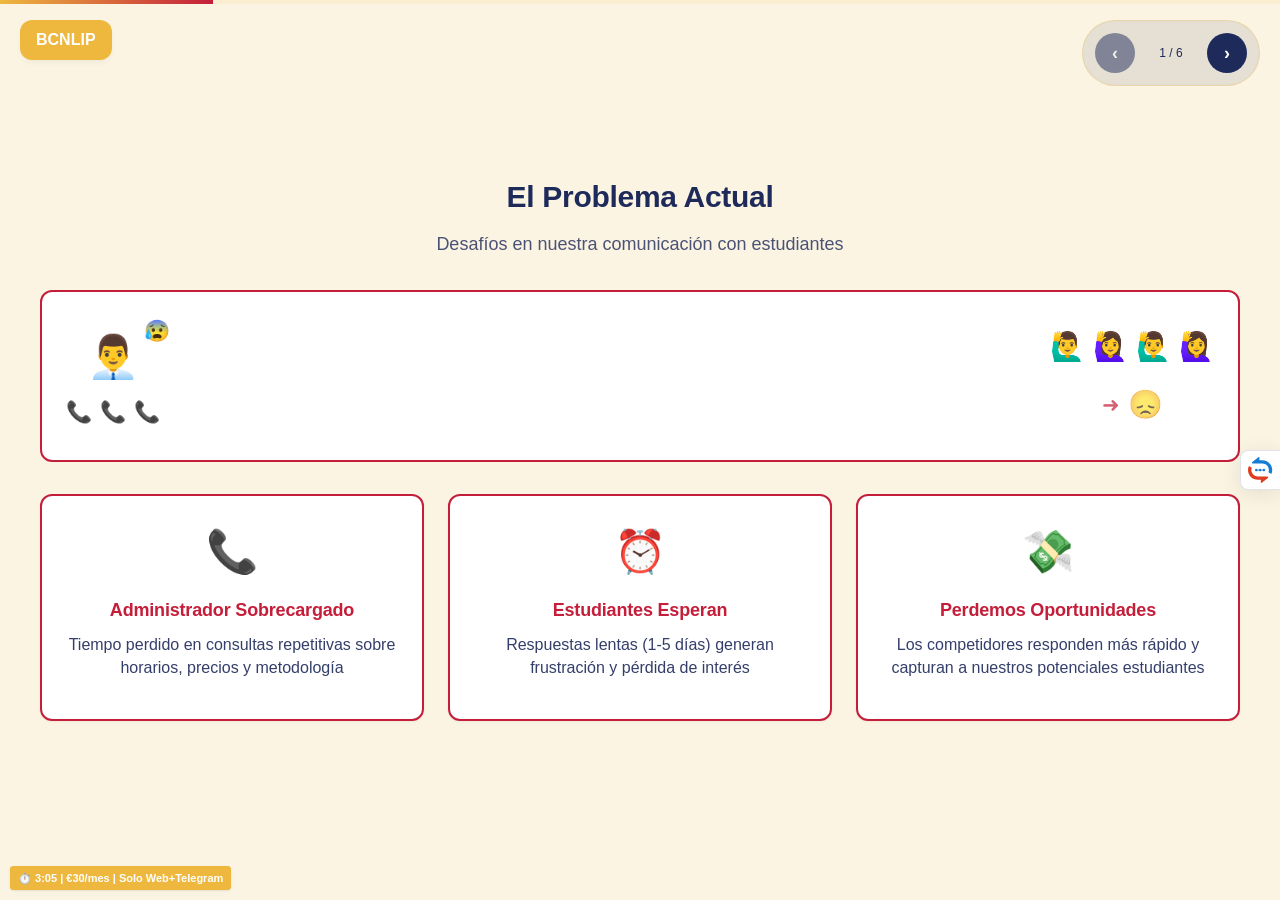
==== commit bf5d5538: "ver2 index,app" ====
--- a/index.html
+++ b/index.html
@@ -1,10 +1,10 @@
 <!DOCTYPE html>
-<!-- saved from url=(0150)file:///C:/Users/alexz/Downloads/PROMPT_INGINIRING_COURS/HW/Bot_with_cod/presentacion/Asistente-Inteligente-para-BCNLIP-Language-School-CORREGIDO.html -->
-<html lang="es" data-bybit-channel-name="e6uTSq2L4FvoXhb8aOsUc" data-bybit-is-default-wallet="true" data-lt-installed="true"><head><meta http-equiv="Content-Type" content="text/html; charset=UTF-8">
+
+<html lang="es"><head><meta http-equiv="Content-Type" content="text/html; charset=UTF-8">
     
     <meta name="viewport" content="width=device-width, initial-scale=1.0">
     <title>Asistente Inteligente para BCNLIP Language School</title>
-    <link rel="stylesheet" href="./Asistente Inteligente para BCNLIP Language School_files/style.css">
+    <link rel="stylesheet" href="style.css">
 <style id="_goober"> .go1475592160{height:0;}.go1671063245{height:auto;}.go1888806478{display:flex;flex-wrap:wrap;flex-grow:1;}@media (min-width:600px){.go1888806478{flex-grow:initial;min-width:288px;}}.go167266335{background-color:#313131;font-size:0.875rem;line-height:1.43;letter-spacing:0.01071em;color:#fff;align-items:center;padding:6px 16px;border-radius:4px;box-shadow:0px 3px 5px -1px rgba(0,0,0,0.2),0px 6px 10px 0px rgba(0,0,0,0.14),0px 1px 18px 0px rgba(0,0,0,0.12);}.go3162094071{padding-left:20px;}.go3844575157{background-color:#313131;}.go1725278324{background-color:#43a047;}.go3651055292{background-color:#d32f2f;}.go4215275574{background-color:#ff9800;}.go1930647212{background-color:#2196f3;}.go946087465{display:flex;align-items:center;padding:8px 0;}.go703367398{display:flex;align-items:center;margin-left:auto;padding-left:16px;margin-right:-8px;}.go3963613292{width:100%;position:relative;transform:translateX(0);top:0;right:0;bottom:0;left:0;min-width:288px;}.go1141946668{box-sizing:border-box;display:flex;max-height:100%;position:fixed;z-index:1400;height:auto;width:auto;transition:top 300ms ease 0ms,right 300ms ease 0ms,bottom 300ms ease 0ms,left 300ms ease 0ms,max-width 300ms ease 0ms;pointer-events:none;max-width:calc(100% - 40px);}.go1141946668 .notistack-CollapseWrapper{padding:6px 0px;transition:padding 300ms ease 0ms;}@media (max-width:599.95px){.go1141946668{width:100%;max-width:calc(100% - 32px);}}.go3868796639 .notistack-CollapseWrapper{padding:2px 0px;}.go3118922589{top:14px;flex-direction:column;}.go1453831412{bottom:14px;flex-direction:column-reverse;}.go4027089540{left:20px;}@media (min-width:600px){.go4027089540{align-items:flex-start;}}@media (max-width:599.95px){.go4027089540{left:16px;}}.go2989568495{right:20px;}@media (min-width:600px){.go2989568495{align-items:flex-end;}}@media (max-width:599.95px){.go2989568495{right:16px;}}.go4034260886{left:50%;transform:translateX(-50%);}@media (min-width:600px){.go4034260886{align-items:center;}}</style><meta name="Reverso extension" content="3.8.345" id="Reverso_extension___elForCheckedInstallExtension"><style>[_nghost-gft-c24]{--text-blue-blue-secondary: #0a6cc2;--text-base-base-tertiary: #607d8b;--color-new-blue-200: #d9ecfc;--bg-base-quaternary: #eaeef1;--color-black-0: #fff;--bg-base-tertiary: #f7f9f9;--text-base-base-primary: #222c31;--text-base-base-placeholder: #79929d;--line-gray-gray-secondary: #dee4e7;--light-web-feedback-error-secondary: #e45c45;--text-base-base-disabled: #92a6b0;--bg-base-define: #e8f3fc;--text-base-base-secondary: #3b4c55;--text-blue-blue-primary: #2a8bdf;--bg-base-define-blue-hover: #d9ecfc;--color-new-blue-100: #f6fafe;--color-new-blue-100-rgb: 246, 250, 254;--ref-Black-300: #cecece;--light-a-8: rgba(34, 44, 49, .1);--decorative-facebook: #1877f2;--premium-text-text-secondary: #9c7b1e;--color-yellow-premium-700: #ffca31;--rgba-shadow-1: rgba(0, 0, 0, .1);--rgba-shadow-2: rgba(34, 44, 49, .25);--rgba-text-1: rgba(255, 255, 255, .9);--decorative-reverso-blue: #053661;--text-blue-blue-quaternary: #bddef9;--rgba-shadow-3: rgba(0, 0, 0, .14);--rgba-shadow-4: rgba(0, 0, 0, .2);--rgba-shadow-5: rgba(0, 0, 0, .12)}[_nghost-gft-c24]   .quick-control-panel[_ngcontent-gft-c24]{cursor:pointer;z-index:1050;display:flex;padding:3px;box-sizing:border-box;border:1px solid var(--line-gray-gray-secondary);border-right:none;background:var(--color-black-0);box-shadow:0 4px 20px 0 var(--light-a-8);border-radius:8px 0 0 8px;width:40px}[_nghost-gft-c24]   .quick-control-panel__container[_ngcontent-gft-c24]{position:relative;display:flex;flex-direction:column-reverse;align-items:center;width:32px;height:32px}[_nghost-gft-c24]   .quick-control-panel__main-button[_ngcontent-gft-c24]{border:none;background-color:transparent;padding:0;cursor:pointer;display:flex;width:32px;height:32px}[_nghost-gft-c24]   .quick-control-panel__main-button[_ngcontent-gft-c24]     svg{width:32px;height:32px}[_nghost-gft-c24]   .quick-control-panel__icon[_ngcontent-gft-c24]{width:32px;height:32px;display:flex}[_nghost-gft-c24]   .quick-control-panel__menu-items[_ngcontent-gft-c24]{display:flex;flex-direction:column;position:absolute;opacity:0;transition:all .3s ease;pointer-events:none;background:var(--color-black-0);gap:8px;width:40px;padding:8px 3px 0;bottom:36px;box-sizing:border-box;border-radius:8px 0 0;border-top:1px solid var(--line-gray-gray-secondary);border-left:1px solid var(--line-gray-gray-secondary)}[_nghost-gft-c24]   .quick-control-panel__item[_ngcontent-gft-c24]{border-radius:8px;background-color:transparent;border:none;align-items:center;justify-content:center;cursor:pointer;transform:translateY(10px);opacity:0;padding:0;transition:opacity .3s ease,transform .3s ease;display:flex;width:32px;height:32px}[_nghost-gft-c24]   .quick-control-panel__item[_ngcontent-gft-c24]     svg{width:32px;height:32px}[_nghost-gft-c24]   .quick-control-panel__item_active[_ngcontent-gft-c24]{background-color:var(--text-blue-blue-secondary)}[_nghost-gft-c24]   .quick-control-panel__item_active[_ngcontent-gft-c24]     svg.filled path{fill:var(--color-black-0)}[_nghost-gft-c24]   .quick-control-panel__item_active[_ngcontent-gft-c24]     svg.stroked path{stroke:var(--color-black-0)}[_nghost-gft-c24]   .quick-control-panel__item[_ngcontent-gft-c24]:not(   .quick-control-panel__item_active)[_ngcontent-gft-c24]:hover{background-color:var(--bg-base-tertiary)}[_nghost-gft-c24]   .quick-control-panel__item[_ngcontent-gft-c24]:not(   .quick-control-panel__item_active)[_ngcontent-gft-c24]:hover     svg.filled path{fill:var(--text-blue-blue-secondary)}[_nghost-gft-c24]   .quick-control-panel__item[_ngcontent-gft-c24]:not(   .quick-control-panel__item_active)[_ngcontent-gft-c24]:hover     svg.stroked path{stroke:var(--text-blue-blue-secondary)}[_nghost-gft-c24]   .quick-control-panel_expanded[_ngcontent-gft-c24]{border-radius:0 0 0 8px;border-top:1px solid transparent}[_nghost-gft-c24]   .quick-control-panel_expanded[_ngcontent-gft-c24]   .quick-control-panel__menu-items[_ngcontent-gft-c24]{opacity:1;pointer-events:all}[_nghost-gft-c24]   .quick-control-panel_expanded[_ngcontent-gft-c24]   .quick-control-panel__item[_ngcontent-gft-c24]{transform:translateY(0);opacity:1}[_nghost-gft-c24]   .quick-control-panel_expanded[_ngcontent-gft-c24]   .quick-control-panel__item[_ngcontent-gft-c24]:nth-child(1){transition-delay:.1s}[_nghost-gft-c24]   .quick-control-panel_expanded[_ngcontent-gft-c24]   .quick-control-panel__item[_ngcontent-gft-c24]:nth-child(2){transition-delay:.15s}[_nghost-gft-c24]   .quick-control-panel_expanded[_ngcontent-gft-c24]   .quick-control-panel__item[_ngcontent-gft-c24]:nth-child(3){transition-delay:.2s}</style><style>[_nghost-kej-c24]{--text-blue-blue-secondary: #0a6cc2;--text-base-base-tertiary: #607d8b;--color-new-blue-200: #d9ecfc;--bg-base-quaternary: #eaeef1;--color-black-0: #fff;--bg-base-tertiary: #f7f9f9;--text-base-base-primary: #222c31;--text-base-base-placeholder: #79929d;--line-gray-gray-secondary: #dee4e7;--light-web-feedback-error-secondary: #e45c45;--text-base-base-disabled: #92a6b0;--bg-base-define: #e8f3fc;--text-base-base-secondary: #3b4c55;--text-blue-blue-primary: #2a8bdf;--bg-base-define-blue-hover: #d9ecfc;--color-new-blue-100: #f6fafe;--color-new-blue-100-rgb: 246, 250, 254;--ref-Black-300: #cecece;--light-a-8: rgba(34, 44, 49, .1);--decorative-facebook: #1877f2;--premium-text-text-secondary: #9c7b1e;--color-yellow-premium-700: #ffca31;--rgba-shadow-1: rgba(0, 0, 0, .1);--rgba-shadow-2: rgba(34, 44, 49, .25);--rgba-text-1: rgba(255, 255, 255, .9);--decorative-reverso-blue: #053661;--text-blue-blue-quaternary: #bddef9;--rgba-shadow-3: rgba(0, 0, 0, .14);--rgba-shadow-4: rgba(0, 0, 0, .2);--rgba-shadow-5: rgba(0, 0, 0, .12)}[_nghost-kej-c24]   .quick-control-panel[_ngcontent-kej-c24]{cursor:pointer;z-index:1050;display:flex;padding:3px;box-sizing:border-box;border:1px solid var(--line-gray-gray-secondary);border-right:none;background:var(--color-black-0);box-shadow:0 4px 20px 0 var(--light-a-8);border-radius:8px 0 0 8px;width:40px}[_nghost-kej-c24]   .quick-control-panel__container[_ngcontent-kej-c24]{position:relative;display:flex;flex-direction:column-reverse;align-items:center;width:32px;height:32px}[_nghost-kej-c24]   .quick-control-panel__main-button[_ngcontent-kej-c24]{border:none;background-color:transparent;padding:0;cursor:pointer;display:flex;width:32px;height:32px}[_nghost-kej-c24]   .quick-control-panel__main-button[_ngcontent-kej-c24]     svg{width:32px;height:32px}[_nghost-kej-c24]   .quick-control-panel__icon[_ngcontent-kej-c24]{width:32px;height:32px;display:flex}[_nghost-kej-c24]   .quick-control-panel__menu-items[_ngcontent-kej-c24]{display:flex;flex-direction:column;position:absolute;opacity:0;transition:all .3s ease;pointer-events:none;background:var(--color-black-0);gap:8px;width:40px;padding:8px 3px 0;bottom:36px;box-sizing:border-box;border-radius:8px 0 0;border-top:1px solid var(--line-gray-gray-secondary);border-left:1px solid var(--line-gray-gray-secondary)}[_nghost-kej-c24]   .quick-control-panel__item[_ngcontent-kej-c24]{border-radius:8px;background-color:transparent;border:none;align-items:center;justify-content:center;cursor:pointer;transform:translateY(10px);opacity:0;padding:0;transition:opacity .3s ease,transform .3s ease;display:flex;width:32px;height:32px}[_nghost-kej-c24]   .quick-control-panel__item[_ngcontent-kej-c24]     svg{width:32px;height:32px}[_nghost-kej-c24]   .quick-control-panel__item_active[_ngcontent-kej-c24]{background-color:var(--text-blue-blue-secondary)}[_nghost-kej-c24]   .quick-control-panel__item_active[_ngcontent-kej-c24]     svg.filled path{fill:var(--color-black-0)}[_nghost-kej-c24]   .quick-control-panel__item_active[_ngcontent-kej-c24]     svg.stroked path{stroke:var(--color-black-0)}[_nghost-kej-c24]   .quick-control-panel__item[_ngcontent-kej-c24]:not(   .quick-control-panel__item_active)[_ngcontent-kej-c24]:hover{background-color:var(--bg-base-tertiary)}[_nghost-kej-c24]   .quick-control-panel__item[_ngcontent-kej-c24]:not(   .quick-control-panel__item_active)[_ngcontent-kej-c24]:hover     svg.filled path{fill:var(--text-blue-blue-secondary)}[_nghost-kej-c24]   .quick-control-panel__item[_ngcontent-kej-c24]:not(   .quick-control-panel__item_active)[_ngcontent-kej-c24]:hover     svg.stroked path{stroke:var(--text-blue-blue-secondary)}[_nghost-kej-c24]   .quick-control-panel_expanded[_ngcontent-kej-c24]{border-radius:0 0 0 8px;border-top:1px solid transparent}[_nghost-kej-c24]   .quick-control-panel_expanded[_ngcontent-kej-c24]   .quick-control-panel__menu-items[_ngcontent-kej-c24]{opacity:1;pointer-events:all}[_nghost-kej-c24]   .quick-control-panel_expanded[_ngcontent-kej-c24]   .quick-control-panel__item[_ngcontent-kej-c24]{transform:translateY(0);opacity:1}[_nghost-kej-c24]   .quick-control-panel_expanded[_ngcontent-kej-c24]   .quick-control-panel__item[_ngcontent-kej-c24]:nth-child(1){transition-delay:.1s}[_nghost-kej-c24]   .quick-control-panel_expanded[_ngcontent-kej-c24]   .quick-control-panel__item[_ngcontent-kej-c24]:nth-child(2){transition-delay:.15s}[_nghost-kej-c24]   .quick-control-panel_expanded[_ngcontent-kej-c24]   .quick-control-panel__item[_ngcontent-kej-c24]:nth-child(3){transition-delay:.2s}</style></head>
 <body data-new-gr-c-s-check-loaded="14.1256.0" data-gr-ext-installed="" data-gptw="">
     <div class="presentation-container">
@@ -504,7 +504,7 @@
         
     </div>
 
-    <script src="./Asistente Inteligente para BCNLIP Language School_files/app.js.Без названия"></script>
+    <script src="app.js"></script>
 
 <div id="bcnlip-timer" style="position: fixed; bottom: 10px; left: 10px; background: var(--bcnlip-yellow); color: var(--bcnlip-white); padding: 4px 8px; border-radius: 4px; font-size: 11px; font-weight: bold; z-index: 1000; display: block; box-shadow: var(--shadow-sm);">⏱️ 2:26 | €30/mes | Solo Web+Telegram</div><div id="Reverso_extension__quick_control_panel" style="z-index: 2147483647; position: relative;"><re-quick-control-panel ng-version="14.2.12"><template shadowrootmode="open"><style>:host{--text-blue-blue-secondary: #0a6cc2;--text-base-base-tertiary: #607d8b;--color-new-blue-200: #d9ecfc;--bg-base-quaternary: #eaeef1;--color-black-0: #fff;--bg-base-tertiary: #f7f9f9;--text-base-base-primary: #222c31;--text-base-base-placeholder: #79929d;--line-gray-gray-secondary: #dee4e7;--light-web-feedback-error-secondary: #e45c45;--text-base-base-disabled: #92a6b0;--bg-base-define: #e8f3fc;--text-base-base-secondary: #3b4c55;--text-blue-blue-primary: #2a8bdf;--bg-base-define-blue-hover: #d9ecfc;--color-new-blue-100: #f6fafe;--color-new-blue-100-rgb: 246, 250, 254;--ref-Black-300: #cecece;--light-a-8: rgba(34, 44, 49, .1);--decorative-facebook: #1877f2;--premium-text-text-secondary: #9c7b1e;--color-yellow-premium-700: #ffca31;--rgba-shadow-1: rgba(0, 0, 0, .1);--rgba-shadow-2: rgba(34, 44, 49, .25);--rgba-text-1: rgba(255, 255, 255, .9);--decorative-reverso-blue: #053661;--text-blue-blue-quaternary: #bddef9;--rgba-shadow-3: rgba(0, 0, 0, .14);--rgba-shadow-4: rgba(0, 0, 0, .2);--rgba-shadow-5: rgba(0, 0, 0, .12)}.cdk-overlay-container,.cdk-global-overlay-wrapper{pointer-events:none;top:0;left:0;height:100%;width:100%}.cdk-overlay-container{position:fixed;z-index:1000}.cdk-overlay-container:empty{display:none}.cdk-global-overlay-wrapper{display:flex;position:absolute;z-index:1000}.cdk-overlay-pane{position:absolute;pointer-events:auto;box-sizing:border-box;z-index:1000;display:flex;max-width:100%;max-height:100%}.cdk-overlay-backdrop{position:absolute;inset:0;z-index:1000;pointer-events:auto;-webkit-tap-highlight-color:rgba(0,0,0,0);transition:opacity .4s cubic-bezier(.25,.8,.25,1);opacity:0}.cdk-overlay-backdrop.cdk-overlay-backdrop-showing{opacity:1}.cdk-high-contrast-active .cdk-overlay-backdrop.cdk-overlay-backdrop-showing{opacity:.6}.cdk-overlay-dark-backdrop{background:rgba(0,0,0,.32)}.cdk-overlay-transparent-backdrop{transition:visibility 1ms linear,opacity 1ms linear;visibility:hidden;opacity:1}.cdk-overlay-transparent-backdrop.cdk-overlay-backdrop-showing{opacity:0;visibility:visible}.cdk-overlay-backdrop-noop-animation{transition:none}.cdk-overlay-connected-position-bounding-box{position:absolute;z-index:1000;display:flex;flex-direction:column;min-width:1px;min-height:1px}.cdk-global-scrollblock{position:fixed;width:100%;overflow-y:scroll}:host{position:fixed;right:0;top:50%}:host *{font-family:Arial,Helvetica,sans-serif!important;direction:ltr}:host .overlay-container,:host .custom-overlay-container{position:fixed;z-index:1070;width:100%;height:100%;top:0;left:0;pointer-events:none}:host .overlay-container:empty,:host .custom-overlay-container:empty{display:none}
 </style><re-sticky-app _nghost-kej-c24=""><div _ngcontent-kej-c24="" class="quick-control-panel"><div _ngcontent-kej-c24="" class="quick-control-panel__container"><button _ngcontent-kej-c24="" class="quick-control-panel__main-button"><re-icon-reverso _ngcontent-kej-c24=""><svg width="32" height="32" viewBox="0 0 32 32" fill="none" xmlns="http://www.w3.org/2000/svg"><g><rect width="32" height="32" rx="6" fill="white"></rect><g><g><g><path fill-rule="evenodd" clip-rule="evenodd" d="M14.2255 16.2328C13.8509 16.2328 13.5374 16.6657 13.2739 16.9319C13.0337 17.1746 12.7002 17.325 12.3316 17.325C11.5996 17.325 11.0061 16.7318 11.0061 16.0001C11.0061 15.2684 11.5996 14.6753 12.3316 14.6753C12.7422 14.6753 13.1091 14.8619 13.3523 15.1548C13.5787 15.4276 13.8709 15.8562 14.2255 15.8562C14.5801 15.8562 14.8723 15.4276 15.0987 15.1548C15.3418 14.8619 15.7088 14.6753 16.1194 14.6753C16.5301 14.6753 16.8973 14.862 17.1404 15.1552C17.3665 15.4279 17.6584 15.8562 18.0127 15.8562C18.367 15.8562 18.6589 15.4279 18.885 15.1552C19.1281 14.862 19.4952 14.6753 19.906 14.6753C20.6381 14.6753 21.2315 15.2684 21.2315 16.0001C21.2315 16.7318 20.6381 17.325 19.906 17.325C19.5372 17.325 19.2036 17.1744 18.9633 16.9315C18.7002 16.6655 18.3869 16.2328 18.0127 16.2328C17.6385 16.2328 17.3252 16.6655 17.0621 16.9315C16.8218 17.1744 16.4882 17.325 16.1194 17.325C15.7508 17.325 15.4173 17.1746 15.177 16.9319C14.9136 16.6657 14.6001 16.2328 14.2255 16.2328Z" fill="#157CD5"></path><path fill-rule="evenodd" clip-rule="evenodd" d="M8.30314 7.89468L14.7724 3.07702C15.0267 2.88767 15.3882 3.06905 15.3882 3.38598V6.17745H18.4119C23.8386 6.17745 28.2378 10.5745 28.2378 15.9986C28.2378 17.2689 27.9965 18.4828 27.5572 19.5972C27.4734 19.8099 27.2192 19.892 27.021 19.7777L24.7295 18.4554C24.5657 18.3608 24.4959 18.1618 24.5541 17.9819C24.7559 17.357 24.8649 16.6905 24.8649 15.9986C24.8649 12.4364 21.9758 9.54871 18.4119 9.54871H18.4115H16.4485V9.54856H9.29492C7.79946 9.54856 7.66198 8.299 8.30314 7.89468Z" fill="#157CD5"></path><path fill-rule="evenodd" clip-rule="evenodd" d="M23.9346 24.1053L17.4654 28.923C17.2111 29.1123 16.8496 28.931 16.8496 28.614V25.8225H13.8259C8.39921 25.8225 4.00001 21.4255 4.00001 16.0014C4.00001 14.7311 4.24129 13.5172 4.68056 12.4028C4.76443 12.1901 5.01864 12.1079 5.21678 12.2223L7.50827 13.5446C7.6721 13.6392 7.74185 13.8382 7.68374 14.0181C7.48193 14.643 7.37292 15.3095 7.37292 16.0014C7.37292 19.5636 10.262 22.4513 13.8259 22.4513H13.8263H15.7893V22.4514H22.9429C24.4383 22.4514 24.5758 23.701 23.9346 24.1053Z" fill="#DF3D22"></path></g></g></g></g><defs><rect width="32" height="32" rx="6" fill="white"></rect><rect width="24.2377" height="25.9999" fill="white" transform="translate(4 3)"></rect><rect width="24.2377" height="25.9999" fill="white" transform="translate(4 3)"></rect><rect width="24.2377" height="25.9999" fill="white" transform="translate(4 3)"></rect></defs></svg></re-icon-reverso></button><div _ngcontent-kej-c24="" class="quick-control-panel__menu-items"><button _ngcontent-kej-c24="" retooltip="" class="quick-control-panel__item quick-control-panel__item_settings"><re-icon-settings><svg width="32" height="32" viewBox="0 0 32 32" fill="none" xmlns="http://www.w3.org/2000/svg" class="filled"><path fill-rule="evenodd" clip-rule="evenodd" d="M15.9998 12C13.774 12 11.9302 13.7694 11.9302 16C11.9302 18.2306 13.774 20 15.9998 20C18.2256 20 20.0693 18.2306 20.0693 16C20.0693 13.7694 18.2256 12 15.9998 12ZM13.9302 16C13.9302 14.9169 14.8351 14 15.9998 14C17.1645 14 18.0693 14.9169 18.0693 16C18.0693 17.0831 17.1645 18 15.9998 18C14.8351 18 13.9302 17.0831 13.9302 16Z" fill="#607D8B"></path><path fill-rule="evenodd" clip-rule="evenodd" d="M13.9535 6C13.4865 6 13.0816 6.32326 12.9783 6.77871L12.5291 8.75825C12.1159 8.94853 11.7195 9.17256 11.3443 9.42807L9.34239 8.81221C8.9003 8.6762 8.42263 8.86113 8.18737 9.25937L6.14101 12.7234C5.89863 13.1336 5.97943 13.658 6.33407 13.9762L7.86394 15.3492C7.82801 15.783 7.82801 16.2188 7.86392 16.6526L6.33428 18.0246C5.97947 18.3428 5.89858 18.8673 6.14101 19.2776L8.18737 22.7416C8.42263 23.1399 8.9003 23.3248 9.34239 23.1888L11.3444 22.5729C11.7194 22.8281 12.1154 23.0518 12.5283 23.2419L12.9784 25.2217C13.0819 25.6769 13.4866 26 13.9535 26H18.0462C18.5131 26 18.9178 25.6769 19.0213 25.2217L19.4715 23.2415C19.8845 23.051 20.2807 22.8267 20.6558 22.571L22.6573 23.1868C23.0994 23.3228 23.5771 23.1379 23.8123 22.7396L25.8587 19.2756C26.1011 18.8653 26.0202 18.3408 25.6654 18.0226L24.1358 16.6506C24.1717 16.2169 24.1717 15.7811 24.1358 15.3474L25.6654 13.9754C26.0202 13.6572 26.1011 13.1327 25.8587 12.7224L23.8123 9.25837C23.5771 8.86013 23.0994 8.6752 22.6573 8.81121L20.6552 9.42712C20.2803 9.17193 19.8842 8.94817 19.4714 8.7581L19.0213 6.77833C18.9178 6.32306 18.5131 6 18.0462 6H13.9535ZM14.3659 9.70129L14.752 8H17.248L17.6349 9.70167C17.7089 10.0275 17.9409 10.2948 18.253 10.4141C18.8315 10.6352 19.3717 10.9401 19.8556 11.3181C20.1131 11.5193 20.4528 11.5819 20.7652 11.4858L22.4915 10.9547L23.7198 13.0339L22.4146 14.2046C22.1631 14.4301 22.0425 14.7674 22.094 15.1013C22.1857 15.6964 22.1857 16.3016 22.094 16.8967C22.0425 17.2306 22.1631 17.5679 22.4146 17.7934L23.7198 18.9641L22.4915 21.0433L20.7652 20.5122C20.4525 20.416 20.1125 20.4789 19.8548 20.6805C19.3711 21.0591 18.8309 21.3646 18.2523 21.5861C17.9405 21.7056 17.7089 21.9727 17.6349 22.2983L17.248 24H14.7517L14.3648 22.2983C14.2908 21.9725 14.0588 21.7052 13.7467 21.5859C13.1682 21.3648 12.628 21.0599 12.1441 20.6819C11.8866 20.4807 11.5469 20.4181 11.2345 20.5142L9.50817 21.0453L8.27989 18.9661L9.58509 17.7954C9.83655 17.5699 9.95715 17.2326 9.90574 16.8988C9.81408 16.3036 9.81408 15.6984 9.90574 15.1032C9.95713 14.7695 9.83662 14.4323 9.58531 14.2068L8.27977 13.0351L9.50817 10.9557L11.2345 11.4868C11.547 11.5829 11.8867 11.5202 12.1443 11.3189C12.6284 10.9406 13.1689 10.6354 13.7478 10.4141C14.06 10.2947 14.292 10.0273 14.3659 9.70129Z" fill="#607D8B"></path></svg></re-icon-settings><!----></button><button _ngcontent-kej-c24="" retooltip="" class="quick-control-panel__item quick-control-panel__item_reading-list"><re-icon-reading-list><svg xmlns="http://www.w3.org/2000/svg" width="32" height="32" viewBox="0 0 32 32" fill="none" class="filled"><path fill-rule="evenodd" clip-rule="evenodd" d="M11 8C10.7348 8 10.4804 8.10536 10.2929 8.29289C10.1054 8.48043 10 8.73478 10 9V23.2768L15.5039 20.1318C15.8113 19.9561 16.1887 19.9561 16.4961 20.1318L22 23.2768V9C22 8.73478 21.8946 8.48043 21.7071 8.29289C21.5196 8.10536 21.2652 8 21 8H11ZM8.87868 6.87868C9.44129 6.31607 10.2044 6 11 6H21C21.7956 6 22.5587 6.31607 23.1213 6.87868C23.6839 7.44129 24 8.20435 24 9V25C24 25.3565 23.8102 25.686 23.5019 25.8649C23.1936 26.0438 22.8134 26.0451 22.5039 25.8682L16 22.1518L9.49614 25.8682C9.18664 26.0451 8.80639 26.0438 8.49807 25.8649C8.18976 25.686 8 25.3565 8 25V9C8 8.20435 8.31607 7.44129 8.87868 6.87868ZM16 10C16.5523 10 17 10.4477 17 11V13H19C19.5523 13 20 13.4477 20 14C20 14.5523 19.5523 15 19 15H17V17C17 17.5523 16.5523 18 16 18C15.4477 18 15 17.5523 15 17V15H13C12.4477 15 12 14.5523 12 14C12 13.4477 12.4477 13 13 13H15V11C15 10.4477 15.4477 10 16 10Z" fill="#607D8B"></path></svg></re-icon-reading-list><!----></button><button _ngcontent-kej-c24="" retooltip="" class="quick-control-panel__item quick-control-panel__item_one-click"><re-icon-one-click><svg xmlns="http://www.w3.org/2000/svg" width="32" height="32" viewBox="0 0 32 32" fill="none" class="stroked"><g clip-path="url(#clip0_5575_37)"><path d="M6 16H9.33333M16 6V9.33333M11.3333 11.3333L8.88889 8.88889M20.6667 11.3333L23.1111 8.88889M11.3333 20.6667L8.88889 23.1111M16 16L26 19.3333L21.5556 21.5556L19.3333 26L16 16Z" stroke="#607D8B" stroke-width="2.22222" stroke-linecap="round" stroke-linejoin="round"></path></g><defs><clippath id="clip0_5575_37"><rect width="24" height="24" fill="white" transform="translate(4 4)"></rect></clippath></defs></svg></re-icon-one-click><!----></button><!----></div></div></div></re-sticky-app><!----><style>[_nghost-kej-c24]{--text-blue-blue-secondary: #0a6cc2;--text-base-base-tertiary: #607d8b;--color-new-blue-200: #d9ecfc;--bg-base-quaternary: #eaeef1;--color-black-0: #fff;--bg-base-tertiary: #f7f9f9;--text-base-base-primary: #222c31;--text-base-base-placeholder: #79929d;--line-gray-gray-secondary: #dee4e7;--light-web-feedback-error-secondary: #e45c45;--text-base-base-disabled: #92a6b0;--bg-base-define: #e8f3fc;--text-base-base-secondary: #3b4c55;--text-blue-blue-primary: #2a8bdf;--bg-base-define-blue-hover: #d9ecfc;--color-new-blue-100: #f6fafe;--color-new-blue-100-rgb: 246, 250, 254;--ref-Black-300: #cecece;--light-a-8: rgba(34, 44, 49, .1);--decorative-facebook: #1877f2;--premium-text-text-secondary: #9c7b1e;--color-yellow-premium-700: #ffca31;--rgba-shadow-1: rgba(0, 0, 0, .1);--rgba-shadow-2: rgba(34, 44, 49, .25);--rgba-text-1: rgba(255, 255, 255, .9);--decorative-reverso-blue: #053661;--text-blue-blue-quaternary: #bddef9;--rgba-shadow-3: rgba(0, 0, 0, .14);--rgba-shadow-4: rgba(0, 0, 0, .2);--rgba-shadow-5: rgba(0, 0, 0, .12)}[_nghost-kej-c24]   .quick-control-panel[_ngcontent-kej-c24]{cursor:pointer;z-index:1050;display:flex;padding:3px;box-sizing:border-box;border:1px solid var(--line-gray-gray-secondary);border-right:none;background:var(--color-black-0);box-shadow:0 4px 20px 0 var(--light-a-8);border-radius:8px 0 0 8px;width:40px}[_nghost-kej-c24]   .quick-control-panel__container[_ngcontent-kej-c24]{position:relative;display:flex;flex-direction:column-reverse;align-items:center;width:32px;height:32px}[_nghost-kej-c24]   .quick-control-panel__main-button[_ngcontent-kej-c24]{border:none;background-color:transparent;padding:0;cursor:pointer;display:flex;width:32px;height:32px}[_nghost-kej-c24]   .quick-control-panel__main-button[_ngcontent-kej-c24]     svg{width:32px;height:32px}[_nghost-kej-c24]   .quick-control-panel__icon[_ngcontent-kej-c24]{width:32px;height:32px;display:flex}[_nghost-kej-c24]   .quick-control-panel__menu-items[_ngcontent-kej-c24]{display:flex;flex-direction:column;position:absolute;opacity:0;transition:all .3s ease;pointer-events:none;background:var(--color-black-0);gap:8px;width:40px;padding:8px 3px 0;bottom:36px;box-sizing:border-box;border-radius:8px 0 0;border-top:1px solid var(--line-gray-gray-secondary);border-left:1px solid var(--line-gray-gray-secondary)}[_nghost-kej-c24]   .quick-control-panel__item[_ngcontent-kej-c24]{border-radius:8px;background-color:transparent;border:none;align-items:center;justify-content:center;cursor:pointer;transform:translateY(10px);opacity:0;padding:0;transition:opacity .3s ease,transform .3s ease;display:flex;width:32px;height:32px}[_nghost-kej-c24]   .quick-control-panel__item[_ngcontent-kej-c24]     svg{width:32px;height:32px}[_nghost-kej-c24]   .quick-control-panel__item_active[_ngcontent-kej-c24]{background-color:var(--text-blue-blue-secondary)}[_nghost-kej-c24]   .quick-control-panel__item_active[_ngcontent-kej-c24]     svg.filled path{fill:var(--color-black-0)}[_nghost-kej-c24]   .quick-control-panel__item_active[_ngcontent-kej-c24]     svg.stroked path{stroke:var(--color-black-0)}[_nghost-kej-c24]   .quick-control-panel__item[_ngcontent-kej-c24]:not(   .quick-control-panel__item_active)[_ngcontent-kej-c24]:hover{background-color:var(--bg-base-tertiary)}[_nghost-kej-c24]   .quick-control-panel__item[_ngcontent-kej-c24]:not(   .quick-control-panel__item_active)[_ngcontent-kej-c24]:hover     svg.filled path{fill:var(--text-blue-blue-secondary)}[_nghost-kej-c24]   .quick-control-panel__item[_ngcontent-kej-c24]:not(   .quick-control-panel__item_active)[_ngcontent-kej-c24]:hover     svg.stroked path{stroke:var(--text-blue-blue-secondary)}[_nghost-kej-c24]   .quick-control-panel_expanded[_ngcontent-kej-c24]{border-radius:0 0 0 8px;border-top:1px solid transparent}[_nghost-kej-c24]   .quick-control-panel_expanded[_ngcontent-kej-c24]   .quick-control-panel__menu-items[_ngcontent-kej-c24]{opacity:1;pointer-events:all}[_nghost-kej-c24]   .quick-control-panel_expanded[_ngcontent-kej-c24]   .quick-control-panel__item[_ngcontent-kej-c24]{transform:translateY(0);opacity:1}[_nghost-kej-c24]   .quick-control-panel_expanded[_ngcontent-kej-c24]   .quick-control-panel__item[_ngcontent-kej-c24]:nth-child(1){transition-delay:.1s}[_nghost-kej-c24]   .quick-control-panel_expanded[_ngcontent-kej-c24]   .quick-control-panel__item[_ngcontent-kej-c24]:nth-child(2){transition-delay:.15s}[_nghost-kej-c24]   .quick-control-panel_expanded[_ngcontent-kej-c24]   .quick-control-panel__item[_ngcontent-kej-c24]:nth-child(3){transition-delay:.2s}</style></template></re-quick-control-panel></div><script src="chrome-extension://onhiacboedfinnofagfgoaanfedhmfab/dist/quick-control-panel/runtime.js" defer=""></script><script src="chrome-extension://onhiacboedfinnofagfgoaanfedhmfab/dist/quick-control-panel/main.js" defer=""></script><grammarly-desktop-integration data-grammarly-shadow-root="true"><template shadowrootmode="open"><style>
@@ -527,4 +527,4 @@
       div.grammarly-desktop-integration:before {
         content: attr(data-content);
       }
-    </style><div aria-label="grammarly-integration" role="group" tabindex="-1" class="grammarly-desktop-integration" data-content="{&quot;mode&quot;:&quot;full&quot;,&quot;isActive&quot;:true,&quot;isUserDisabled&quot;:false}"></div></template></grammarly-desktop-integration><div id="bcnlip-timer" style="position: fixed; bottom: 10px; left: 10px; background: var(--bcnlip-yellow); color: var(--bcnlip-white); padding: 4px 8px; border-radius: 4px; font-size: 11px; font-weight: bold; z-index: 1000; display: block; box-shadow: var(--shadow-sm);">⏱️ 3:05 | €30/mes | Solo Web+Telegram</div></body></html>
+    </style><div aria-label="grammarly-integration" role="group" tabindex="-1" class="grammarly-desktop-integration" data-content="{&quot;mode&quot;:&quot;full&quot;,&quot;isActive&quot;:true,&quot;isUserDisabled&quot;:false}"></div></template></grammarly-desktop-integration><div id="bcnlip-timer" style="position: fixed; bottom: 10px; left: 10px; background: var(--bcnlip-yellow); color: var(--bcnlip-white); padding: 4px 8px; border-radius: 4px; font-size: 11px; font-weight: bold; z-index: 1000; display: block; box-shadow: var(--shadow-sm);">⏱️ 3:05 | €30/mes | Solo Web+Telegram</div></body></html>
--- a/style.css
+++ b/style.css
@@ -0,0 +1,3067 @@
+:root {
+  /* Primitive Color Tokens */
+  --color-white: rgba(255, 255, 255, 1);
+  --color-black: rgba(0, 0, 0, 1);
+  --color-cream-50: rgba(252, 252, 249, 1);
+  --color-cream-100: rgba(255, 255, 253, 1);
+  --color-gray-200: rgba(245, 245, 245, 1);
+  --color-gray-300: rgba(167, 169, 169, 1);
+  --color-gray-400: rgba(119, 124, 124, 1);
+  --color-slate-500: rgba(98, 108, 113, 1);
+  --color-brown-600: rgba(94, 82, 64, 1);
+  --color-charcoal-700: rgba(31, 33, 33, 1);
+  --color-charcoal-800: rgba(38, 40, 40, 1);
+  --color-slate-900: rgba(19, 52, 59, 1);
+  --color-teal-300: rgba(50, 184, 198, 1);
+  --color-teal-400: rgba(45, 166, 178, 1);
+  --color-teal-500: rgba(33, 128, 141, 1);
+  --color-teal-600: rgba(29, 116, 128, 1);
+  --color-teal-700: rgba(26, 104, 115, 1);
+  --color-teal-800: rgba(41, 150, 161, 1);
+  --color-red-400: rgba(255, 84, 89, 1);
+  --color-red-500: rgba(192, 21, 47, 1);
+  --color-orange-400: rgba(230, 129, 97, 1);
+  --color-orange-500: rgba(168, 75, 47, 1);
+
+  /* RGB versions for opacity control */
+  --color-brown-600-rgb: 94, 82, 64;
+  --color-teal-500-rgb: 33, 128, 141;
+  --color-slate-900-rgb: 19, 52, 59;
+  --color-slate-500-rgb: 98, 108, 113;
+  --color-red-500-rgb: 192, 21, 47;
+  --color-red-400-rgb: 255, 84, 89;
+  --color-orange-500-rgb: 168, 75, 47;
+  --color-orange-400-rgb: 230, 129, 97;
+
+  /* Background color tokens (Light Mode) */
+  --color-bg-1: rgba(59, 130, 246, 0.08); /* Light blue */
+  --color-bg-2: rgba(245, 158, 11, 0.08); /* Light yellow */
+  --color-bg-3: rgba(34, 197, 94, 0.08); /* Light green */
+  --color-bg-4: rgba(239, 68, 68, 0.08); /* Light red */
+  --color-bg-5: rgba(147, 51, 234, 0.08); /* Light purple */
+  --color-bg-6: rgba(249, 115, 22, 0.08); /* Light orange */
+  --color-bg-7: rgba(236, 72, 153, 0.08); /* Light pink */
+  --color-bg-8: rgba(6, 182, 212, 0.08); /* Light cyan */
+
+  /* Semantic Color Tokens (Light Mode) */
+  --color-background: var(--color-cream-50);
+  --color-surface: var(--color-cream-100);
+  --color-text: var(--color-slate-900);
+  --color-text-secondary: var(--color-slate-500);
+  --color-primary: var(--color-teal-500);
+  --color-primary-hover: var(--color-teal-600);
+  --color-primary-active: var(--color-teal-700);
+  --color-secondary: rgba(var(--color-brown-600-rgb), 0.12);
+  --color-secondary-hover: rgba(var(--color-brown-600-rgb), 0.2);
+  --color-secondary-active: rgba(var(--color-brown-600-rgb), 0.25);
+  --color-border: rgba(var(--color-brown-600-rgb), 0.2);
+  --color-btn-primary-text: var(--color-cream-50);
+  --color-card-border: rgba(var(--color-brown-600-rgb), 0.12);
+  --color-card-border-inner: rgba(var(--color-brown-600-rgb), 0.12);
+  --color-error: var(--color-red-500);
+  --color-success: var(--color-teal-500);
+  --color-warning: var(--color-orange-500);
+  --color-info: var(--color-slate-500);
+  --color-focus-ring: rgba(var(--color-teal-500-rgb), 0.4);
+  --color-select-caret: rgba(var(--color-slate-900-rgb), 0.8);
+
+  /* Common style patterns */
+  --focus-ring: 0 0 0 3px var(--color-focus-ring);
+  --focus-outline: 2px solid var(--color-primary);
+  --status-bg-opacity: 0.15;
+  --status-border-opacity: 0.25;
+  --select-caret-light: url("data:image/svg+xml,%3Csvg xmlns='http://www.w3.org/2000/svg' width='16' height='16' viewBox='0 0 24 24' fill='none' stroke='%23134252' stroke-width='2' stroke-linecap='round' stroke-linejoin='round'%3E%3Cpolyline points='6 9 12 15 18 9'%3E%3C/polyline%3E%3C/svg%3E");
+  --select-caret-dark: url("data:image/svg+xml,%3Csvg xmlns='http://www.w3.org/2000/svg' width='16' height='16' viewBox='0 0 24 24' fill='none' stroke='%23f5f5f5' stroke-width='2' stroke-linecap='round' stroke-linejoin='round'%3E%3Cpolyline points='6 9 12 15 18 9'%3E%3C/polyline%3E%3C/svg%3E");
+
+  /* RGB versions for opacity control */
+  --color-success-rgb: 33, 128, 141;
+  --color-error-rgb: 192, 21, 47;
+  --color-warning-rgb: 168, 75, 47;
+  --color-info-rgb: 98, 108, 113;
+
+  /* Typography */
+  --font-family-base: "FKGroteskNeue", "Geist", "Inter", -apple-system,
+    BlinkMacSystemFont, "Segoe UI", Roboto, sans-serif;
+  --font-family-mono: "Berkeley Mono", ui-monospace, SFMono-Regular, Menlo,
+    Monaco, Consolas, monospace;
+  --font-size-xs: 11px;
+  --font-size-sm: 12px;
+  --font-size-base: 14px;
+  --font-size-md: 14px;
+  --font-size-lg: 16px;
+  --font-size-xl: 18px;
+  --font-size-2xl: 20px;
+  --font-size-3xl: 24px;
+  --font-size-4xl: 30px;
+  --font-weight-normal: 400;
+  --font-weight-medium: 500;
+  --font-weight-semibold: 550;
+  --font-weight-bold: 600;
+  --line-height-tight: 1.2;
+  --line-height-normal: 1.5;
+  --letter-spacing-tight: -0.01em;
+
+  /* Spacing */
+  --space-0: 0;
+  --space-1: 1px;
+  --space-2: 2px;
+  --space-4: 4px;
+  --space-6: 6px;
+  --space-8: 8px;
+  --space-10: 10px;
+  --space-12: 12px;
+  --space-16: 16px;
+  --space-20: 20px;
+  --space-24: 24px;
+  --space-32: 32px;
+
+  /* Border Radius */
+  --radius-sm: 6px;
+  --radius-base: 8px;
+  --radius-md: 10px;
+  --radius-lg: 12px;
+  --radius-full: 9999px;
+
+  /* Shadows */
+  --shadow-xs: 0 1px 2px rgba(0, 0, 0, 0.02);
+  --shadow-sm: 0 1px 3px rgba(0, 0, 0, 0.04), 0 1px 2px rgba(0, 0, 0, 0.02);
+  --shadow-md: 0 4px 6px -1px rgba(0, 0, 0, 0.04),
+    0 2px 4px -1px rgba(0, 0, 0, 0.02);
+  --shadow-lg: 0 10px 15px -3px rgba(0, 0, 0, 0.04),
+    0 4px 6px -2px rgba(0, 0, 0, 0.02);
+  --shadow-inset-sm: inset 0 1px 0 rgba(255, 255, 255, 0.15),
+    inset 0 -1px 0 rgba(0, 0, 0, 0.03);
+
+  /* Animation */
+  --duration-fast: 150ms;
+  --duration-normal: 250ms;
+  --ease-standard: cubic-bezier(0.16, 1, 0.3, 1);
+
+  /* Layout */
+  --container-sm: 640px;
+  --container-md: 768px;
+  --container-lg: 1024px;
+  --container-xl: 1280px;
+}
+
+/* Dark mode colors */
+@media (prefers-color-scheme: dark) {
+  :root {
+    /* RGB versions for opacity control (Dark Mode) */
+    --color-gray-400-rgb: 119, 124, 124;
+    --color-teal-300-rgb: 50, 184, 198;
+    --color-gray-300-rgb: 167, 169, 169;
+    --color-gray-200-rgb: 245, 245, 245;
+
+    /* Background color tokens (Dark Mode) */
+    --color-bg-1: rgba(29, 78, 216, 0.15); /* Dark blue */
+    --color-bg-2: rgba(180, 83, 9, 0.15); /* Dark yellow */
+    --color-bg-3: rgba(21, 128, 61, 0.15); /* Dark green */
+    --color-bg-4: rgba(185, 28, 28, 0.15); /* Dark red */
+    --color-bg-5: rgba(107, 33, 168, 0.15); /* Dark purple */
+    --color-bg-6: rgba(194, 65, 12, 0.15); /* Dark orange */
+    --color-bg-7: rgba(190, 24, 93, 0.15); /* Dark pink */
+    --color-bg-8: rgba(8, 145, 178, 0.15); /* Dark cyan */
+
+    /* Semantic Color Tokens (Dark Mode) */
+    --color-background: var(--color-charcoal-700);
+    --color-surface: var(--color-charcoal-800);
+    --color-text: var(--color-gray-200);
+    --color-text-secondary: rgba(var(--color-gray-300-rgb), 0.7);
+    --color-primary: var(--color-teal-300);
+    --color-primary-hover: var(--color-teal-400);
+    --color-primary-active: var(--color-teal-800);
+    --color-secondary: rgba(var(--color-gray-400-rgb), 0.15);
+    --color-secondary-hover: rgba(var(--color-gray-400-rgb), 0.25);
+    --color-secondary-active: rgba(var(--color-gray-400-rgb), 0.3);
+    --color-border: rgba(var(--color-gray-400-rgb), 0.3);
+    --color-error: var(--color-red-400);
+    --color-success: var(--color-teal-300);
+    --color-warning: var(--color-orange-400);
+    --color-info: var(--color-gray-300);
+    --color-focus-ring: rgba(var(--color-teal-300-rgb), 0.4);
+    --color-btn-primary-text: var(--color-slate-900);
+    --color-card-border: rgba(var(--color-gray-400-rgb), 0.2);
+    --color-card-border-inner: rgba(var(--color-gray-400-rgb), 0.15);
+    --shadow-inset-sm: inset 0 1px 0 rgba(255, 255, 255, 0.1),
+      inset 0 -1px 0 rgba(0, 0, 0, 0.15);
+    --button-border-secondary: rgba(var(--color-gray-400-rgb), 0.2);
+    --color-border-secondary: rgba(var(--color-gray-400-rgb), 0.2);
+    --color-select-caret: rgba(var(--color-gray-200-rgb), 0.8);
+
+    /* Common style patterns - updated for dark mode */
+    --focus-ring: 0 0 0 3px var(--color-focus-ring);
+    --focus-outline: 2px solid var(--color-primary);
+    --status-bg-opacity: 0.15;
+    --status-border-opacity: 0.25;
+    --select-caret-light: url("data:image/svg+xml,%3Csvg xmlns='http://www.w3.org/2000/svg' width='16' height='16' viewBox='0 0 24 24' fill='none' stroke='%23134252' stroke-width='2' stroke-linecap='round' stroke-linejoin='round'%3E%3Cpolyline points='6 9 12 15 18 9'%3E%3C/polyline%3E%3C/svg%3E");
+    --select-caret-dark: url("data:image/svg+xml,%3Csvg xmlns='http://www.w3.org/2000/svg' width='16' height='16' viewBox='0 0 24 24' fill='none' stroke='%23f5f5f5' stroke-width='2' stroke-linecap='round' stroke-linejoin='round'%3E%3Cpolyline points='6 9 12 15 18 9'%3E%3C/polyline%3E%3C/svg%3E");
+
+    /* RGB versions for dark mode */
+    --color-success-rgb: var(--color-teal-300-rgb);
+    --color-error-rgb: var(--color-red-400-rgb);
+    --color-warning-rgb: var(--color-orange-400-rgb);
+    --color-info-rgb: var(--color-gray-300-rgb);
+  }
+}
+
+/* Data attribute for manual theme switching */
+[data-color-scheme="dark"] {
+  /* RGB versions for opacity control (dark mode) */
+  --color-gray-400-rgb: 119, 124, 124;
+  --color-teal-300-rgb: 50, 184, 198;
+  --color-gray-300-rgb: 167, 169, 169;
+  --color-gray-200-rgb: 245, 245, 245;
+
+  /* Colorful background palette - Dark Mode */
+  --color-bg-1: rgba(29, 78, 216, 0.15); /* Dark blue */
+  --color-bg-2: rgba(180, 83, 9, 0.15); /* Dark yellow */
+  --color-bg-3: rgba(21, 128, 61, 0.15); /* Dark green */
+  --color-bg-4: rgba(185, 28, 28, 0.15); /* Dark red */
+  --color-bg-5: rgba(107, 33, 168, 0.15); /* Dark purple */
+  --color-bg-6: rgba(194, 65, 12, 0.15); /* Dark orange */
+  --color-bg-7: rgba(190, 24, 93, 0.15); /* Dark pink */
+  --color-bg-8: rgba(8, 145, 178, 0.15); /* Dark cyan */
+
+  /* Semantic Color Tokens (Dark Mode) */
+  --color-background: var(--color-charcoal-700);
+  --color-surface: var(--color-charcoal-800);
+  --color-text: var(--color-gray-200);
+  --color-text-secondary: rgba(var(--color-gray-300-rgb), 0.7);
+  --color-primary: var(--color-teal-300);
+  --color-primary-hover: var(--color-teal-400);
+  --color-primary-active: var(--color-teal-800);
+  --color-secondary: rgba(var(--color-gray-400-rgb), 0.15);
+  --color-secondary-hover: rgba(var(--color-gray-400-rgb), 0.25);
+  --color-secondary-active: rgba(var(--color-gray-400-rgb), 0.3);
+  --color-border: rgba(var(--color-gray-400-rgb), 0.3);
+  --color-error: var(--color-red-400);
+  --color-success: var(--color-teal-300);
+  --color-warning: var(--color-orange-400);
+  --color-info: var(--color-gray-300);
+  --color-focus-ring: rgba(var(--color-teal-300-rgb), 0.4);
+  --color-btn-primary-text: var(--color-slate-900);
+  --color-card-border: rgba(var(--color-gray-400-rgb), 0.15);
+  --color-card-border-inner: rgba(var(--color-gray-400-rgb), 0.15);
+  --shadow-inset-sm: inset 0 1px 0 rgba(255, 255, 255, 0.1),
+    inset 0 -1px 0 rgba(0, 0, 0, 0.15);
+  --color-border-secondary: rgba(var(--color-gray-400-rgb), 0.2);
+  --color-select-caret: rgba(var(--color-gray-200-rgb), 0.8);
+
+  /* Common style patterns - updated for dark mode */
+  --focus-ring: 0 0 0 3px var(--color-focus-ring);
+  --focus-outline: 2px solid var(--color-primary);
+  --status-bg-opacity: 0.15;
+  --status-border-opacity: 0.25;
+  --select-caret-light: url("data:image/svg+xml,%3Csvg xmlns='http://www.w3.org/2000/svg' width='16' height='16' viewBox='0 0 24 24' fill='none' stroke='%23134252' stroke-width='2' stroke-linecap='round' stroke-linejoin='round'%3E%3Cpolyline points='6 9 12 15 18 9'%3E%3C/polyline%3E%3C/svg%3E");
+  --select-caret-dark: url("data:image/svg+xml,%3Csvg xmlns='http://www.w3.org/2000/svg' width='16' height='16' viewBox='0 0 24 24' fill='none' stroke='%23f5f5f5' stroke-width='2' stroke-linecap='round' stroke-linejoin='round'%3E%3Cpolyline points='6 9 12 15 18 9'%3E%3C/polyline%3E%3C/svg%3E");
+
+  /* RGB versions for dark mode */
+  --color-success-rgb: var(--color-teal-300-rgb);
+  --color-error-rgb: var(--color-red-400-rgb);
+  --color-warning-rgb: var(--color-orange-400-rgb);
+  --color-info-rgb: var(--color-gray-300-rgb);
+}
+
+[data-color-scheme="light"] {
+  /* RGB versions for opacity control (light mode) */
+  --color-brown-600-rgb: 94, 82, 64;
+  --color-teal-500-rgb: 33, 128, 141;
+  --color-slate-900-rgb: 19, 52, 59;
+
+  /* Semantic Color Tokens (Light Mode) */
+  --color-background: var(--color-cream-50);
+  --color-surface: var(--color-cream-100);
+  --color-text: var(--color-slate-900);
+  --color-text-secondary: var(--color-slate-500);
+  --color-primary: var(--color-teal-500);
+  --color-primary-hover: var(--color-teal-600);
+  --color-primary-active: var(--color-teal-700);
+  --color-secondary: rgba(var(--color-brown-600-rgb), 0.12);
+  --color-secondary-hover: rgba(var(--color-brown-600-rgb), 0.2);
+  --color-secondary-active: rgba(var(--color-brown-600-rgb), 0.25);
+  --color-border: rgba(var(--color-brown-600-rgb), 0.2);
+  --color-btn-primary-text: var(--color-cream-50);
+  --color-card-border: rgba(var(--color-brown-600-rgb), 0.12);
+  --color-card-border-inner: rgba(var(--color-brown-600-rgb), 0.12);
+  --color-error: var(--color-red-500);
+  --color-success: var(--color-teal-500);
+  --color-warning: var(--color-orange-500);
+  --color-info: var(--color-slate-500);
+  --color-focus-ring: rgba(var(--color-teal-500-rgb), 0.4);
+
+  /* RGB versions for light mode */
+  --color-success-rgb: var(--color-teal-500-rgb);
+  --color-error-rgb: var(--color-red-500-rgb);
+  --color-warning-rgb: var(--color-orange-500-rgb);
+  --color-info-rgb: var(--color-slate-500-rgb);
+}
+
+/* Base styles */
+html {
+  font-size: var(--font-size-base);
+  font-family: var(--font-family-base);
+  line-height: var(--line-height-normal);
+  color: var(--color-text);
+  background-color: var(--color-background);
+  -webkit-font-smoothing: antialiased;
+  box-sizing: border-box;
+}
+
+body {
+  margin: 0;
+  padding: 0;
+}
+
+*,
+*::before,
+*::after {
+  box-sizing: inherit;
+}
+
+/* Typography */
+h1,
+h2,
+h3,
+h4,
+h5,
+h6 {
+  margin: 0;
+  font-weight: var(--font-weight-semibold);
+  line-height: var(--line-height-tight);
+  color: var(--color-text);
+  letter-spacing: var(--letter-spacing-tight);
+}
+
+h1 {
+  font-size: var(--font-size-4xl);
+}
+h2 {
+  font-size: var(--font-size-3xl);
+}
+h3 {
+  font-size: var(--font-size-2xl);
+}
+h4 {
+  font-size: var(--font-size-xl);
+}
+h5 {
+  font-size: var(--font-size-lg);
+}
+h6 {
+  font-size: var(--font-size-md);
+}
+
+p {
+  margin: 0 0 var(--space-16) 0;
+}
+
+a {
+  color: var(--color-primary);
+  text-decoration: none;
+  transition: color var(--duration-fast) var(--ease-standard);
+}
+
+a:hover {
+  color: var(--color-primary-hover);
+}
+
+code,
+pre {
+  font-family: var(--font-family-mono);
+  font-size: calc(var(--font-size-base) * 0.95);
+  background-color: var(--color-secondary);
+  border-radius: var(--radius-sm);
+}
+
+code {
+  padding: var(--space-1) var(--space-4);
+}
+
+pre {
+  padding: var(--space-16);
+  margin: var(--space-16) 0;
+  overflow: auto;
+  border: 1px solid var(--color-border);
+}
+
+pre code {
+  background: none;
+  padding: 0;
+}
+
+/* Buttons */
+.btn {
+  display: inline-flex;
+  align-items: center;
+  justify-content: center;
+  padding: var(--space-8) var(--space-16);
+  border-radius: var(--radius-base);
+  font-size: var(--font-size-base);
+  font-weight: 500;
+  line-height: 1.5;
+  cursor: pointer;
+  transition: all var(--duration-normal) var(--ease-standard);
+  border: none;
+  text-decoration: none;
+  position: relative;
+}
+
+.btn:focus-visible {
+  outline: none;
+  box-shadow: var(--focus-ring);
+}
+
+.btn--primary {
+  background: var(--color-primary);
+  color: var(--color-btn-primary-text);
+}
+
+.btn--primary:hover {
+  background: var(--color-primary-hover);
+}
+
+.btn--primary:active {
+  background: var(--color-primary-active);
+}
+
+.btn--secondary {
+  background: var(--color-secondary);
+  color: var(--color-text);
+}
+
+.btn--secondary:hover {
+  background: var(--color-secondary-hover);
+}
+
+.btn--secondary:active {
+  background: var(--color-secondary-active);
+}
+
+.btn--outline {
+  background: transparent;
+  border: 1px solid var(--color-border);
+  color: var(--color-text);
+}
+
+.btn--outline:hover {
+  background: var(--color-secondary);
+}
+
+.btn--sm {
+  padding: var(--space-4) var(--space-12);
+  font-size: var(--font-size-sm);
+  border-radius: var(--radius-sm);
+}
+
+.btn--lg {
+  padding: var(--space-10) var(--space-20);
+  font-size: var(--font-size-lg);
+  border-radius: var(--radius-md);
+}
+
+.btn--full-width {
+  width: 100%;
+}
+
+.btn:disabled {
+  opacity: 0.5;
+  cursor: not-allowed;
+}
+
+/* Form elements */
+.form-control {
+  display: block;
+  width: 100%;
+  padding: var(--space-8) var(--space-12);
+  font-size: var(--font-size-md);
+  line-height: 1.5;
+  color: var(--color-text);
+  background-color: var(--color-surface);
+  border: 1px solid var(--color-border);
+  border-radius: var(--radius-base);
+  transition: border-color var(--duration-fast) var(--ease-standard),
+    box-shadow var(--duration-fast) var(--ease-standard);
+}
+
+textarea.form-control {
+  font-family: var(--font-family-base);
+  font-size: var(--font-size-base);
+}
+
+select.form-control {
+  padding: var(--space-8) var(--space-12);
+  -webkit-appearance: none;
+  -moz-appearance: none;
+  appearance: none;
+  background-image: var(--select-caret-light);
+  background-repeat: no-repeat;
+  background-position: right var(--space-12) center;
+  background-size: 16px;
+  padding-right: var(--space-32);
+}
+
+/* Add a dark mode specific caret */
+@media (prefers-color-scheme: dark) {
+  select.form-control {
+    background-image: var(--select-caret-dark);
+  }
+}
+
+/* Also handle data-color-scheme */
+[data-color-scheme="dark"] select.form-control {
+  background-image: var(--select-caret-dark);
+}
+
+[data-color-scheme="light"] select.form-control {
+  background-image: var(--select-caret-light);
+}
+
+.form-control:focus {
+  border-color: var(--color-primary);
+  outline: var(--focus-outline);
+}
+
+.form-label {
+  display: block;
+  margin-bottom: var(--space-8);
+  font-weight: var(--font-weight-medium);
+  font-size: var(--font-size-sm);
+}
+
+.form-group {
+  margin-bottom: var(--space-16);
+}
+
+/* Card component */
+.card {
+  background-color: var(--color-surface);
+  border-radius: var(--radius-lg);
+  border: 1px solid var(--color-card-border);
+  box-shadow: var(--shadow-sm);
+  overflow: hidden;
+  transition: box-shadow var(--duration-normal) var(--ease-standard);
+}
+
+.card:hover {
+  box-shadow: var(--shadow-md);
+}
+
+.card__body {
+  padding: var(--space-16);
+}
+
+.card__header,
+.card__footer {
+  padding: var(--space-16);
+  border-bottom: 1px solid var(--color-card-border-inner);
+}
+
+/* Status indicators - simplified with CSS variables */
+.status {
+  display: inline-flex;
+  align-items: center;
+  padding: var(--space-6) var(--space-12);
+  border-radius: var(--radius-full);
+  font-weight: var(--font-weight-medium);
+  font-size: var(--font-size-sm);
+}
+
+.status--success {
+  background-color: rgba(
+    var(--color-success-rgb, 33, 128, 141),
+    var(--status-bg-opacity)
+  );
+  color: var(--color-success);
+  border: 1px solid
+    rgba(var(--color-success-rgb, 33, 128, 141), var(--status-border-opacity));
+}
+
+.status--error {
+  background-color: rgba(
+    var(--color-error-rgb, 192, 21, 47),
+    var(--status-bg-opacity)
+  );
+  color: var(--color-error);
+  border: 1px solid
+    rgba(var(--color-error-rgb, 192, 21, 47), var(--status-border-opacity));
+}
+
+.status--warning {
+  background-color: rgba(
+    var(--color-warning-rgb, 168, 75, 47),
+    var(--status-bg-opacity)
+  );
+  color: var(--color-warning);
+  border: 1px solid
+    rgba(var(--color-warning-rgb, 168, 75, 47), var(--status-border-opacity));
+}
+
+.status--info {
+  background-color: rgba(
+    var(--color-info-rgb, 98, 108, 113),
+    var(--status-bg-opacity)
+  );
+  color: var(--color-info);
+  border: 1px solid
+    rgba(var(--color-info-rgb, 98, 108, 113), var(--status-border-opacity));
+}
+
+/* Container layout */
+.container {
+  width: 100%;
+  margin-right: auto;
+  margin-left: auto;
+  padding-right: var(--space-16);
+  padding-left: var(--space-16);
+}
+
+@media (min-width: 640px) {
+  .container {
+    max-width: var(--container-sm);
+  }
+}
+@media (min-width: 768px) {
+  .container {
+    max-width: var(--container-md);
+  }
+}
+@media (min-width: 1024px) {
+  .container {
+    max-width: var(--container-lg);
+  }
+}
+@media (min-width: 1280px) {
+  .container {
+    max-width: var(--container-xl);
+  }
+}
+
+/* Utility classes */
+.flex {
+  display: flex;
+}
+.flex-col {
+  flex-direction: column;
+}
+.items-center {
+  align-items: center;
+}
+.justify-center {
+  justify-content: center;
+}
+.justify-between {
+  justify-content: space-between;
+}
+.gap-4 {
+  gap: var(--space-4);
+}
+.gap-8 {
+  gap: var(--space-8);
+}
+.gap-16 {
+  gap: var(--space-16);
+}
+
+.m-0 {
+  margin: 0;
+}
+.mt-8 {
+  margin-top: var(--space-8);
+}
+.mb-8 {
+  margin-bottom: var(--space-8);
+}
+.mx-8 {
+  margin-left: var(--space-8);
+  margin-right: var(--space-8);
+}
+.my-8 {
+  margin-top: var(--space-8);
+  margin-bottom: var(--space-8);
+}
+
+.p-0 {
+  padding: 0;
+}
+.py-8 {
+  padding-top: var(--space-8);
+  padding-bottom: var(--space-8);
+}
+.px-8 {
+  padding-left: var(--space-8);
+  padding-right: var(--space-8);
+}
+.py-16 {
+  padding-top: var(--space-16);
+  padding-bottom: var(--space-16);
+}
+.px-16 {
+  padding-left: var(--space-16);
+  padding-right: var(--space-16);
+}
+
+.block {
+  display: block;
+}
+.hidden {
+  display: none;
+}
+
+/* Accessibility */
+.sr-only {
+  position: absolute;
+  width: 1px;
+  height: 1px;
+  padding: 0;
+  margin: -1px;
+  overflow: hidden;
+  clip: rect(0, 0, 0, 0);
+  white-space: nowrap;
+  border-width: 0;
+}
+
+:focus-visible {
+  outline: var(--focus-outline);
+  outline-offset: 2px;
+}
+
+/* Dark mode specifics */
+[data-color-scheme="dark"] .btn--outline {
+  border: 1px solid var(--color-border-secondary);
+}
+
+@font-face {
+  font-family: 'FKGroteskNeue';
+  src: url('https://r2cdn.perplexity.ai/fonts/FKGroteskNeue.woff2')
+    format('woff2');
+}
+
+/* END PERPLEXITY DESIGN SYSTEM */
+/* BCNLIP Brand Colors */
+:root {
+  --bcnlip-yellow: #eeb83f;
+  --bcnlip-light-bg: #fcf4e2;
+  --bcnlip-dark-blue: #1e2a5a;
+  --bcnlip-red: #c41e3a;
+  --bcnlip-white: #ffffff;
+  --bcnlip-yellow-light: rgba(238, 184, 63, 0.1);
+  --bcnlip-yellow-medium: rgba(238, 184, 63, 0.3);
+  --bcnlip-blue-light: rgba(30, 42, 90, 0.1);
+  --bcnlip-red-light: rgba(196, 30, 58, 0.1);
+}
+
+/* Base Layout - Updated with BCNLIP colors */
+.presentation-container {
+  position: relative;
+  width: 100%;
+  height: 100vh;
+  overflow: hidden;
+  display: flex;
+  flex-direction: column;
+  background: var(--bcnlip-light-bg);
+}
+
+/* BCNLIP Branding */
+.brand-logo {
+  position: fixed;
+  top: var(--space-20);
+  left: var(--space-20);
+  z-index: 1000;
+  background: var(--bcnlip-yellow);
+  color: var(--bcnlip-white);
+  padding: var(--space-8) var(--space-16);
+  border-radius: var(--radius-lg);
+  font-weight: var(--font-weight-bold);
+  font-size: var(--font-size-lg);
+  box-shadow: var(--shadow-md);
+}
+
+/* Progress Bar */
+.progress-bar {
+  position: fixed;
+  top: 0;
+  left: 0;
+  width: 100%;
+  height: 4px;
+  background-color: var(--bcnlip-yellow-light);
+  z-index: 1000;
+}
+
+.progress-fill {
+  height: 100%;
+  background: linear-gradient(90deg, var(--bcnlip-yellow), var(--bcnlip-red));
+  width: 16.67%;
+  transition: width var(--duration-normal) var(--ease-standard);
+}
+
+/* Navigation */
+.slide-nav {
+  position: fixed;
+  top: var(--space-20);
+  right: var(--space-20);
+  display: flex;
+  align-items: center;
+  gap: var(--space-16);
+  z-index: 1000;
+  background: var(--bcnlip-blue-light);
+  backdrop-filter: blur(10px);
+  padding: var(--space-12);
+  border-radius: var(--radius-full);
+  border: 1px solid var(--bcnlip-yellow-medium);
+}
+
+.nav-btn {
+  width: 40px;
+  height: 40px;
+  border: none;
+  background: var(--bcnlip-dark-blue);
+  color: var(--bcnlip-white);
+  border-radius: 50%;
+  cursor: pointer;
+  display: flex;
+  align-items: center;
+  justify-content: center;
+  font-size: var(--font-size-xl);
+  font-weight: bold;
+  transition: all var(--duration-fast) var(--ease-standard);
+}
+
+.nav-btn:hover {
+  background: var(--bcnlip-yellow);
+  transform: scale(1.1);
+}
+
+.nav-btn:disabled {
+  opacity: 0.5;
+  cursor: not-allowed;
+  transform: none;
+}
+
+.slide-counter {
+  font-size: var(--font-size-sm);
+  font-weight: var(--font-weight-medium);
+  color: var(--bcnlip-dark-blue);
+  min-width: 40px;
+  text-align: center;
+}
+
+/* Slides Container */
+.slides-container {
+  flex: 1;
+  position: relative;
+  overflow: hidden;
+}
+
+.slide {
+  position: absolute;
+  top: 0;
+  left: 0;
+  width: 100%;
+  height: 100%;
+  opacity: 0;
+  transform: translateX(100%);
+  transition: all var(--duration-normal) var(--ease-standard);
+  display: flex;
+  align-items: center;
+  justify-content: center;
+  padding: var(--space-32);
+  background: var(--bcnlip-light-bg);
+}
+
+.slide.active {
+  opacity: 1;
+  transform: translateX(0);
+}
+
+.slide.prev {
+  transform: translateX(-100%);
+}
+
+/* CRITICAL FIX: Slide 3 EXTREME viewport optimization */
+.slide[data-slide="3"] {
+  padding: var(--space-8) var(--space-16);
+  overflow: hidden;
+  align-items: flex-start;
+  justify-content: flex-start;
+}
+
+.slide[data-slide="3"] .slide-content {
+  width: 100%;
+  max-width: 1200px;
+  height: calc(100vh - 80px);
+  overflow: hidden;
+  display: flex;
+  flex-direction: column;
+  text-align: center;
+}
+
+.slide[data-slide="3"] .slide-header {
+  margin-bottom: var(--space-8);
+  flex-shrink: 0;
+}
+
+.slide[data-slide="3"] .slide-header h1 {
+  font-size: var(--font-size-2xl);
+  margin-bottom: var(--space-4);
+  line-height: 1.1;
+}
+
+.slide[data-slide="3"] .slide-subtitle {
+  font-size: var(--font-size-base);
+  margin-bottom: var(--space-8);
+}
+
+/* Slide Content */
+.slide-content {
+  width: 100%;
+  max-width: 1200px;
+  text-align: center;
+}
+
+.slide-header {
+  margin-bottom: var(--space-32);
+}
+
+.slide-header h1 {
+  font-size: var(--font-size-4xl);
+  margin-bottom: var(--space-16);
+  color: var(--bcnlip-dark-blue);
+  font-weight: var(--font-weight-bold);
+  line-height: 1.2;
+}
+
+.slide-subtitle {
+  font-size: var(--font-size-xl);
+  color: var(--bcnlip-dark-blue);
+  opacity: 0.8;
+  font-weight: var(--font-weight-medium);
+}
+
+/* Slide 1: Problem Illustration */
+.problem-illustration {
+  margin: var(--space-24) 0;
+  background: var(--bcnlip-white);
+  border: 2px solid var(--bcnlip-red);
+  border-radius: var(--radius-lg);
+  padding: var(--space-24);
+  position: relative;
+  overflow: hidden;
+}
+
+.admin-scene {
+  display: flex;
+  justify-content: space-between;
+  align-items: center;
+  min-height: 120px;
+}
+
+.admin-figure {
+  position: relative;
+  display: flex;
+  flex-direction: column;
+  align-items: center;
+  gap: var(--space-8);
+}
+
+.admin-head {
+  font-size: 3rem;
+  position: relative;
+}
+
+.stress-indicator {
+  position: absolute;
+  top: -10px;
+  right: -10px;
+  font-size: 1.5rem;
+  animation: bcnlipStress 2s ease-in-out infinite;
+}
+
+.phone-calls {
+  display: flex;
+  gap: var(--space-8);
+  animation: bcnlipRinging 1.5s ease-in-out infinite;
+}
+
+.phone-icon {
+  font-size: 1.5rem;
+  animation: bcnlipBounce 0.5s ease-in-out infinite alternate;
+}
+
+.phone-icon:nth-child(2) { animation-delay: 0.2s; }
+.phone-icon:nth-child(3) { animation-delay: 0.4s; }
+
+.waiting-students {
+  display: flex;
+  flex-direction: column;
+  align-items: center;
+  gap: var(--space-16);
+}
+
+.student-queue {
+  display: flex;
+  gap: var(--space-8);
+}
+
+.student {
+  font-size: 2rem;
+  animation: bcnlipWaiting 3s ease-in-out infinite;
+}
+
+.student:nth-child(2) { animation-delay: 0.5s; }
+.student:nth-child(3) { animation-delay: 1s; }
+.student:nth-child(4) { animation-delay: 1.5s; }
+
+.leaving-clients {
+  display: flex;
+  align-items: center;
+  gap: var(--space-8);
+  opacity: 0.7;
+}
+
+.leaving-arrow {
+  font-size: 1.5rem;
+  color: var(--bcnlip-red);
+  animation: bcnlipLeaving 2s ease-in-out infinite;
+}
+
+.sad-client {
+  font-size: 2rem;
+  animation: bcnlipSad 2s ease-in-out infinite;
+}
+
+/* Slide 1: Problems Grid */
+.problems-grid {
+  display: grid;
+  grid-template-columns: repeat(auto-fit, minmax(320px, 1fr));
+  gap: var(--space-24);
+  margin-top: var(--space-32);
+}
+
+.problem-card {
+  background: var(--bcnlip-white);
+  border: 2px solid var(--bcnlip-red);
+  border-radius: var(--radius-lg);
+  padding: var(--space-24);
+  transition: transform var(--duration-fast) var(--ease-standard);
+  box-shadow: var(--shadow-sm);
+}
+
+.problem-card:hover {
+  transform: translateY(-4px);
+  box-shadow: var(--shadow-lg);
+}
+
+.problem-icon {
+  font-size: 3rem;
+  margin-bottom: var(--space-16);
+}
+
+.problem-card h3 {
+  font-size: var(--font-size-xl);
+  margin-bottom: var(--space-12);
+  color: var(--bcnlip-red);
+  line-height: 1.3;
+}
+
+.problem-card p {
+  color: var(--bcnlip-dark-blue);
+  font-size: var(--font-size-lg);
+  opacity: 0.9;
+  line-height: 1.4;
+}
+
+/* Slide 2: Solution Layout */
+.solution-layout {
+  display: grid;
+  grid-template-columns: 1fr 1fr;
+  gap: var(--space-32);
+  margin-top: var(--space-32);
+  align-items: start;
+}
+
+.solution-diagram {
+  display: flex;
+  flex-direction: column;
+  align-items: center;
+  gap: var(--space-24);
+}
+
+.ai-center {
+  background: var(--bcnlip-yellow-light);
+  border: 2px solid var(--bcnlip-yellow);
+  border-radius: var(--radius-lg);
+  padding: var(--space-24);
+  position: relative;
+}
+
+.ai-center::before {
+  content: '';
+  position: absolute;
+  top: 100%;
+  left: 50%;
+  transform: translateX(-50%);
+  width: 2px;
+  height: 40px;
+  background: var(--bcnlip-yellow);
+}
+
+.ai-icon {
+  font-size: 3rem;
+  margin-bottom: var(--space-12);
+}
+
+.ai-center h3 {
+  color: var(--bcnlip-dark-blue);
+  font-size: var(--font-size-xl);
+}
+
+.channels-grid {
+  display: grid;
+  grid-template-columns: repeat(2, 1fr);
+  gap: var(--space-16);
+  width: 100%;
+}
+
+.channel-card {
+  background: var(--bcnlip-white);
+  border: 1px solid var(--bcnlip-yellow);
+  border-radius: var(--radius-lg);
+  padding: var(--space-16);
+  transition: transform var(--duration-fast) var(--ease-standard);
+}
+
+.channel-card:hover {
+  transform: scale(1.05);
+  border-color: var(--bcnlip-dark-blue);
+}
+
+.channel-icon {
+  font-size: 2rem;
+  margin-bottom: var(--space-8);
+}
+
+.channel-card h4 {
+  font-size: var(--font-size-lg);
+  margin-bottom: var(--space-4);
+  color: var(--bcnlip-dark-blue);
+}
+
+.channel-card p {
+  font-size: var(--font-size-sm);
+  color: var(--bcnlip-dark-blue);
+  opacity: 0.8;
+}
+
+/* Multilingual Showcase */
+.multilingual-showcase {
+  background: var(--bcnlip-white);
+  border: 2px solid var(--bcnlip-yellow);
+  border-radius: var(--radius-lg);
+  padding: var(--space-24);
+}
+
+.multilingual-showcase h3 {
+  color: var(--bcnlip-dark-blue);
+  font-size: var(--font-size-2xl);
+  margin-bottom: var(--space-20);
+  font-weight: var(--font-weight-bold);
+  line-height: 1.3;
+}
+
+.language-examples {
+  display: grid;
+  grid-template-columns: 1fr 1fr;
+  gap: var(--space-16);
+  margin-bottom: var(--space-20);
+}
+
+.language-example {
+  background: var(--bcnlip-light-bg);
+  border-radius: var(--radius-base);
+  padding: var(--space-12);
+  display: flex;
+  align-items: flex-start;
+  gap: var(--space-8);
+  text-align: left;
+}
+
+.language-flag {
+  font-size: 1.5rem;
+  flex-shrink: 0;
+}
+
+.language-chat {
+  flex: 1;
+}
+
+.user-message {
+  background: var(--bcnlip-yellow-light);
+  border: 1px solid var(--bcnlip-yellow);
+  border-radius: var(--radius-sm);
+  padding: var(--space-8);
+  margin-bottom: var(--space-8);
+  font-size: var(--font-size-sm);
+  color: var(--bcnlip-dark-blue);
+}
+
+.bot-response {
+  background: var(--bcnlip-blue-light);
+  border: 1px solid var(--bcnlip-dark-blue);
+  border-radius: var(--radius-sm);
+  padding: var(--space-8);
+  font-size: var(--font-size-sm);
+  color: var(--bcnlip-dark-blue);
+}
+
+.multilingual-stats {
+  text-align: center;
+  padding: var(--space-16);
+  background: var(--bcnlip-yellow-light);
+  border-radius: var(--radius-base);
+}
+
+.stat-highlight {
+  display: flex;
+  flex-direction: column;
+  align-items: center;
+  margin-bottom: var(--space-12);
+}
+
+.stat-highlight .stat-number {
+  font-size: var(--font-size-4xl);
+  font-weight: var(--font-weight-bold);
+  color: var(--bcnlip-yellow);
+  margin-bottom: var(--space-4);
+}
+
+.stat-highlight .stat-label {
+  font-size: var(--font-size-lg);
+  color: var(--bcnlip-dark-blue);
+  font-weight: var(--font-weight-medium);
+}
+
+.key-feature {
+  color: var(--bcnlip-dark-blue);
+  font-weight: var(--font-weight-medium);
+  font-style: italic;
+  margin: 0;
+}
+
+/* Slide 3: Technical Layout - EXTREME VIEWPORT OPTIMIZATION */
+.slide[data-slide="3"] .technical-layout {
+  display: flex;
+  flex-direction: column;
+  gap: var(--space-6);
+  margin-top: var(--space-4);
+  flex: 1;
+  min-height: 0;
+}
+
+.slide[data-slide="3"] .flowchart-section {
+  background: var(--bcnlip-white);
+  border: 2px solid var(--bcnlip-yellow);
+  border-radius: var(--radius-lg);
+  padding: var(--space-8);
+  flex-shrink: 0;
+}
+
+.slide[data-slide="3"] .flowchart-section h3 {
+  font-size: var(--font-size-sm);
+  margin-bottom: var(--space-4);
+  color: var(--bcnlip-dark-blue);
+}
+
+.flowchart-container {
+  display: flex;
+  justify-content: center;
+  align-items: center;
+}
+
+/* Technical Flowchart Styles - ULTRA COMPACT */
+.slide[data-slide="3"] .technical-flowchart {
+  display: grid;
+  grid-template-rows: auto auto auto auto;
+  gap: var(--space-2);
+  align-items: center;
+  justify-items: center;
+  max-width: 300px;
+  width: 100%;
+}
+
+.slide[data-slide="3"] .flowchart-server {
+  background: var(--bcnlip-blue-light);
+  border: 2px solid var(--bcnlip-dark-blue);
+  border-radius: var(--radius-lg);
+  padding: var(--space-4);
+  display: flex;
+  flex-direction: column;
+  align-items: center;
+  gap: var(--space-2);
+  position: relative;
+}
+
+.slide[data-slide="3"] .server-icon {
+  font-size: 1.2rem;
+}
+
+.slide[data-slide="3"] .flowchart-server h4 {
+  font-size: var(--font-size-xs);
+  color: var(--bcnlip-dark-blue);
+  margin: 0;
+}
+
+.slide[data-slide="3"] .flowchart-connections {
+  position: relative;
+  width: 2px;
+  height: 12px;
+  background: var(--bcnlip-yellow);
+  display: flex;
+  flex-direction: column;
+  align-items: center;
+  justify-content: space-between;
+}
+
+.slide[data-slide="3"] .flowchart-connections::before {
+  content: '';
+  position: absolute;
+  top: 50%;
+  left: -15px;
+  right: -15px;
+  height: 2px;
+  background: var(--bcnlip-yellow);
+}
+
+.slide[data-slide="3"] .flowchart-bots {
+  display: grid;
+  grid-template-columns: 1fr 1fr;
+  gap: var(--space-4);
+  width: 100%;
+}
+
+.slide[data-slide="3"] .bot-telegram,
+.slide[data-slide="3"] .bot-web {
+  background: var(--bcnlip-yellow-light);
+  border: 2px solid var(--bcnlip-yellow);
+  border-radius: var(--radius-lg);
+  padding: var(--space-4);
+  display: flex;
+  flex-direction: column;
+  align-items: center;
+  gap: var(--space-2);
+}
+
+.slide[data-slide="3"] .bot-icon {
+  font-size: 1rem;
+}
+
+.slide[data-slide="3"] .bot-telegram span,
+.slide[data-slide="3"] .bot-web span {
+  font-size: 10px;
+  color: var(--bcnlip-dark-blue);
+  font-weight: var(--font-weight-medium);
+}
+
+.slide[data-slide="3"] .flowchart-outputs {
+  display: grid;
+  grid-template-columns: 1fr 1fr;
+  gap: var(--space-4);
+  width: 100%;
+}
+
+.slide[data-slide="3"] .output-sheets,
+.slide[data-slide="3"] .output-admin {
+  background: var(--bcnlip-light-bg);
+  border: 2px solid var(--bcnlip-dark-blue);
+  border-radius: var(--radius-lg);
+  padding: var(--space-2);
+  display: flex;
+  flex-direction: column;
+  align-items: center;
+  gap: var(--space-1);
+}
+
+.slide[data-slide="3"] .output-icon {
+  font-size: 0.8rem;
+}
+
+.slide[data-slide="3"] .output-sheets span,
+.slide[data-slide="3"] .output-admin span {
+  font-size: 8px;
+  color: var(--bcnlip-dark-blue);
+  font-weight: var(--font-weight-medium);
+}
+
+/* System Overview - ULTRA COMPACT FOR SLIDE 3 */
+.slide[data-slide="3"] .system-overview {
+  display: grid;
+  grid-template-columns: 1fr 1fr;
+  gap: var(--space-6);
+  flex: 1;
+  min-height: 0;
+}
+
+.slide[data-slide="3"] .usage-stats,
+.slide[data-slide="3"] .cost-breakdown {
+  background: var(--bcnlip-white);
+  border: 1px solid var(--bcnlip-yellow);
+  border-radius: var(--radius-lg);
+  padding: var(--space-6);
+  display: flex;
+  flex-direction: column;
+  min-height: 0;
+}
+
+.slide[data-slide="3"] .usage-stats {
+  border-left: 4px solid var(--bcnlip-dark-blue);
+}
+
+.slide[data-slide="3"] .cost-breakdown {
+  border-left: 4px solid var(--bcnlip-yellow);
+}
+
+.slide[data-slide="3"] .usage-stats h3,
+.slide[data-slide="3"] .cost-breakdown h3 {
+  font-size: var(--font-size-sm);
+  margin-bottom: var(--space-4);
+  color: var(--bcnlip-dark-blue);
+}
+
+.slide[data-slide="3"] .stats-grid {
+  display: grid;
+  grid-template-columns: repeat(3, 1fr);
+  gap: var(--space-2);
+}
+
+.slide[data-slide="3"] .stat-item {
+  text-align: center;
+  padding: var(--space-4);
+  background: var(--bcnlip-light-bg);
+  border-radius: var(--radius-base);
+  position: relative;
+}
+
+.slide[data-slide="3"] .stat-number {
+  display: block;
+  font-size: var(--font-size-base);
+  font-weight: var(--font-weight-bold);
+  color: var(--bcnlip-dark-blue);
+  margin-bottom: var(--space-1);
+}
+
+.slide[data-slide="3"] .stat-label {
+  font-size: 9px;
+  color: var(--bcnlip-dark-blue);
+  opacity: 0.8;
+  line-height: 1.1;
+}
+
+.slide[data-slide="3"] .stat-note {
+  display: block;
+  font-size: 8px;
+  color: var(--bcnlip-yellow);
+  margin-top: var(--space-1);
+  font-style: italic;
+  font-weight: var(--font-weight-medium);
+}
+
+.slide[data-slide="3"] .cost-grid {
+  display: flex;
+  flex-direction: column;
+  gap: var(--space-2);
+  flex: 1;
+}
+
+.slide[data-slide="3"] .cost-item {
+  display: flex;
+  justify-content: space-between;
+  align-items: center;
+  padding: var(--space-4);
+  border-radius: var(--radius-base);
+}
+
+.slide[data-slide="3"] .cost-item.server {
+  background: var(--bcnlip-blue-light);
+}
+
+.slide[data-slide="3"] .cost-item.ai {
+  background: var(--bcnlip-yellow-light);
+}
+
+.slide[data-slide="3"] .cost-item.recommended {
+  background: var(--bcnlip-yellow-medium);
+  border: 2px solid var(--bcnlip-yellow);
+}
+
+.slide[data-slide="3"] .cost-type {
+  font-size: 10px;
+  color: var(--bcnlip-dark-blue);
+  line-height: 1.1;
+}
+
+.slide[data-slide="3"] .cost-amount {
+  font-size: var(--font-size-sm);
+  font-weight: var(--font-weight-bold);
+  color: var(--bcnlip-yellow);
+}
+
+.slide[data-slide="3"] .cost-note {
+  font-size: 8px;
+  color: var(--bcnlip-yellow);
+  margin-left: var(--space-2);
+  font-weight: var(--font-weight-medium);
+}
+
+/* CRITICAL: Total cost - FORCE VISIBILITY */
+.slide[data-slide="3"] .total-cost {
+  margin-top: var(--space-4);
+  padding: var(--space-6);
+  background: var(--bcnlip-yellow-light);
+  border-radius: var(--radius-base);
+  text-align: center;
+  font-size: var(--font-size-base);
+  color: var(--bcnlip-dark-blue);
+  border: 3px solid var(--bcnlip-yellow);
+  font-weight: var(--font-weight-bold);
+  box-shadow: 0 4px 12px rgba(238, 184, 63, 0.4);
+  animation: bcnlipPulse 3s ease-in-out infinite;
+  flex-shrink: 0;
+  position: relative;
+  z-index: 10;
+}
+
+.slide[data-slide="3"] .total-cost strong {
+  font-size: 16px !important;
+  color: var(--bcnlip-dark-blue) !important;
+  display: block !important;
+  text-align: center !important;
+  text-shadow: 0 2px 4px rgba(238, 184, 63, 0.3) !important;
+}
+
+/* CRITICAL: Tech highlight - FORCE VISIBILITY */
+.slide[data-slide="3"] .tech-highlight {
+  margin-top: var(--space-6);
+  padding: var(--space-6);
+  background: var(--bcnlip-yellow-light);
+  border: 2px solid var(--bcnlip-yellow);
+  border-radius: var(--radius-lg);
+  font-size: var(--font-size-sm);
+  color: var(--bcnlip-dark-blue);
+  line-height: 1.2;
+  font-weight: var(--font-weight-bold);
+  box-shadow: 0 4px 12px rgba(238, 184, 63, 0.3);
+  flex-shrink: 0;
+  position: relative;
+  z-index: 10;
+}
+
+.slide[data-slide="3"] .tech-highlight strong {
+  font-size: 13px !important;
+  color: var(--bcnlip-dark-blue) !important;
+  display: block !important;
+  line-height: 1.3 !important;
+}
+
+/* Standard styles for other slides */
+.technical-layout {
+  display: flex;
+  flex-direction: column;
+  gap: var(--space-20);
+  margin-top: var(--space-32);
+}
+
+.flowchart-section {
+  background: var(--bcnlip-white);
+  border: 2px solid var(--bcnlip-yellow);
+  border-radius: var(--radius-lg);
+  padding: var(--space-24);
+}
+
+.flowchart-section h3 {
+  font-size: var(--font-size-xl);
+  margin-bottom: var(--space-20);
+  color: var(--bcnlip-dark-blue);
+}
+
+/* Technical Flowchart Styles */
+.technical-flowchart {
+  display: grid;
+  grid-template-rows: auto auto auto auto;
+  gap: var(--space-16);
+  align-items: center;
+  justify-items: center;
+  max-width: 600px;
+  width: 100%;
+}
+
+.flowchart-server {
+  background: var(--bcnlip-blue-light);
+  border: 2px solid var(--bcnlip-dark-blue);
+  border-radius: var(--radius-lg);
+  padding: var(--space-16);
+  display: flex;
+  flex-direction: column;
+  align-items: center;
+  gap: var(--space-8);
+  position: relative;
+}
+
+.server-icon {
+  font-size: 2.5rem;
+}
+
+.flowchart-server h4 {
+  font-size: var(--font-size-lg);
+  color: var(--bcnlip-dark-blue);
+  margin: 0;
+}
+
+.flowchart-connections {
+  position: relative;
+  width: 2px;
+  height: 60px;
+  background: var(--bcnlip-yellow);
+  display: flex;
+  flex-direction: column;
+  align-items: center;
+  justify-content: space-between;
+}
+
+.flowchart-connections::before {
+  content: '';
+  position: absolute;
+  top: 50%;
+  left: -20px;
+  right: -20px;
+  height: 2px;
+  background: var(--bcnlip-yellow);
+}
+
+.flowchart-bots {
+  display: grid;
+  grid-template-columns: 1fr 1fr;
+  gap: var(--space-24);
+  width: 100%;
+}
+
+.bot-telegram,
+.bot-web {
+  background: var(--bcnlip-yellow-light);
+  border: 2px solid var(--bcnlip-yellow);
+  border-radius: var(--radius-lg);
+  padding: var(--space-16);
+  display: flex;
+  flex-direction: column;
+  align-items: center;
+  gap: var(--space-8);
+}
+
+.bot-icon {
+  font-size: 2rem;
+}
+
+.bot-telegram span,
+.bot-web span {
+  font-size: var(--font-size-base);
+  color: var(--bcnlip-dark-blue);
+  font-weight: var(--font-weight-medium);
+}
+
+.flowchart-outputs {
+  display: grid;
+  grid-template-columns: 1fr 1fr;
+  gap: var(--space-24);
+  width: 100%;
+}
+
+.output-sheets,
+.output-admin {
+  background: var(--bcnlip-light-bg);
+  border: 2px solid var(--bcnlip-dark-blue);
+  border-radius: var(--radius-lg);
+  padding: var(--space-12);
+  display: flex;
+  flex-direction: column;
+  align-items: center;
+  gap: var(--space-4);
+}
+
+.output-icon {
+  font-size: 1.5rem;
+}
+
+.output-sheets span,
+.output-admin span {
+  font-size: var(--font-size-sm);
+  color: var(--bcnlip-dark-blue);
+  font-weight: var(--font-weight-medium);
+}
+
+/* System Overview */
+.system-overview {
+  display: grid;
+  grid-template-columns: 1fr 1fr;
+  gap: var(--space-32);
+}
+
+.usage-stats,
+.cost-breakdown {
+  background: var(--bcnlip-white);
+  border: 1px solid var(--bcnlip-yellow);
+  border-radius: var(--radius-lg);
+  padding: var(--space-24);
+}
+
+.usage-stats {
+  border-left: 4px solid var(--bcnlip-dark-blue);
+}
+
+.cost-breakdown {
+  border-left: 4px solid var(--bcnlip-yellow);
+}
+
+.usage-stats h3,
+.cost-breakdown h3 {
+  font-size: var(--font-size-xl);
+  margin-bottom: var(--space-20);
+  color: var(--bcnlip-dark-blue);
+}
+
+.stats-grid {
+  display: grid;
+  grid-template-columns: repeat(3, 1fr);
+  gap: var(--space-16);
+}
+
+.stat-item {
+  text-align: center;
+  padding: var(--space-16);
+  background: var(--bcnlip-light-bg);
+  border-radius: var(--radius-base);
+  position: relative;
+}
+
+.stat-number {
+  display: block;
+  font-size: var(--font-size-2xl);
+  font-weight: var(--font-weight-bold);
+  color: var(--bcnlip-dark-blue);
+  margin-bottom: var(--space-4);
+}
+
+.stat-label {
+  font-size: var(--font-size-sm);
+  color: var(--bcnlip-dark-blue);
+  opacity: 0.8;
+  line-height: 1.3;
+}
+
+.stat-note {
+  display: block;
+  font-size: var(--font-size-xs);
+  color: var(--bcnlip-yellow);
+  margin-top: var(--space-4);
+  font-style: italic;
+  font-weight: var(--font-weight-medium);
+}
+
+.cost-grid {
+  display: flex;
+  flex-direction: column;
+  gap: var(--space-12);
+}
+
+.cost-item {
+  display: flex;
+  justify-content: space-between;
+  align-items: center;
+  padding: var(--space-12);
+  border-radius: var(--radius-base);
+}
+
+.cost-item.server {
+  background: var(--bcnlip-blue-light);
+}
+
+.cost-item.ai {
+  background: var(--bcnlip-yellow-light);
+}
+
+.cost-item.recommended {
+  background: var(--bcnlip-yellow-medium);
+  border: 2px solid var(--bcnlip-yellow);
+}
+
+.cost-type {
+  font-size: var(--font-size-base);
+  color: var(--bcnlip-dark-blue);
+  line-height: 1.3;
+}
+
+.cost-amount {
+  font-size: var(--font-size-lg);
+  font-weight: var(--font-weight-bold);
+  color: var(--bcnlip-yellow);
+}
+
+.cost-note {
+  font-size: var(--font-size-sm);
+  color: var(--bcnlip-yellow);
+  margin-left: var(--space-8);
+  font-weight: var(--font-weight-medium);
+}
+
+.total-cost {
+  margin-top: var(--space-16);
+  padding: var(--space-16);
+  background: var(--bcnlip-yellow-light);
+  border-radius: var(--radius-base);
+  text-align: center;
+  font-size: var(--font-size-xl);
+  color: var(--bcnlip-dark-blue);
+  border: 2px solid var(--bcnlip-yellow);
+}
+
+.tech-highlight {
+  margin-top: var(--space-32);
+  padding: var(--space-20);
+  background: var(--bcnlip-yellow-light);
+  border: 2px solid var(--bcnlip-yellow);
+  border-radius: var(--radius-lg);
+  font-size: var(--font-size-xl);
+  color: var(--bcnlip-dark-blue);
+  line-height: 1.4;
+}
+
+/* Slide 4: Transformation + Website Mockup */
+.transformation-layout {
+  display: flex;
+  flex-direction: column;
+  gap: var(--space-32);
+  margin-top: var(--space-32);
+}
+
+.comparison-section {
+  display: grid;
+  grid-template-columns: 1fr auto 1fr;
+  gap: var(--space-32);
+  align-items: center;
+}
+
+.before-section h3,
+.after-section h3 {
+  font-size: var(--font-size-2xl);
+  margin-bottom: var(--space-20);
+  color: var(--bcnlip-dark-blue);
+}
+
+.comparison-card {
+  border-radius: var(--radius-lg);
+  padding: var(--space-24);
+  text-align: center;
+}
+
+.comparison-card.before {
+  background: var(--bcnlip-white);
+  border: 2px solid var(--bcnlip-red);
+}
+
+.comparison-card.after {
+  background: var(--bcnlip-white);
+  border: 2px solid var(--bcnlip-yellow);
+}
+
+.old-whatsapp,
+.new-chat {
+  font-size: 3rem;
+  margin-bottom: var(--space-16);
+}
+
+.comparison-card h4 {
+  font-size: var(--font-size-xl);
+  margin-bottom: var(--space-16);
+  line-height: 1.3;
+}
+
+.comparison-card.before h4 {
+  color: var(--bcnlip-red);
+}
+
+.comparison-card.after h4 {
+  color: var(--bcnlip-yellow);
+}
+
+.comparison-card ul {
+  list-style: none;
+  padding: 0;
+  margin: 0;
+}
+
+.comparison-card li {
+  padding: var(--space-8) 0;
+  font-size: var(--font-size-lg);
+  color: var(--bcnlip-dark-blue);
+  line-height: 1.4;
+}
+
+.arrow {
+  font-size: 3rem;
+  color: var(--bcnlip-yellow);
+  font-weight: bold;
+}
+
+/* Website Mockup */
+.website-mockup {
+  margin-top: var(--space-24);
+}
+
+.website-mockup h3 {
+  font-size: var(--font-size-2xl);
+  color: var(--bcnlip-dark-blue);
+  margin-bottom: var(--space-20);
+}
+
+.browser-window {
+  background: var(--bcnlip-white);
+  border: 2px solid var(--bcnlip-yellow);
+  border-radius: var(--radius-lg);
+  overflow: hidden;
+  box-shadow: var(--shadow-lg);
+  max-width: 700px;
+  margin: 0 auto;
+}
+
+.browser-header {
+  background: var(--bcnlip-dark-blue);
+  padding: var(--space-12);
+  display: flex;
+  align-items: center;
+  gap: var(--space-12);
+}
+
+.browser-controls {
+  display: flex;
+  gap: var(--space-6);
+}
+
+.control {
+  width: 12px;
+  height: 12px;
+  border-radius: 50%;
+}
+
+.control.red { background: #ff5f56; }
+.control.yellow { background: #ffbd2e; }
+.control.green { background: #27ca3f; }
+
+.browser-url {
+  background: rgba(255, 255, 255, 0.1);
+  color: var(--bcnlip-white);
+  padding: var(--space-6) var(--space-12);
+  border-radius: var(--radius-sm);
+  font-size: var(--font-size-sm);
+}
+
+.browser-content {
+  position: relative;
+  background: var(--bcnlip-light-bg);
+  padding: var(--space-20);
+  height: 400px;
+  overflow: hidden;
+}
+
+.website-header {
+  display: flex;
+  justify-content: space-between;
+  align-items: center;
+  margin-bottom: var(--space-16);
+}
+
+.logo {
+  font-size: var(--font-size-2xl);
+  font-weight: var(--font-weight-bold);
+  color: var(--bcnlip-yellow);
+  background: var(--bcnlip-dark-blue);
+  padding: var(--space-6) var(--space-12);
+  border-radius: var(--radius-base);
+}
+
+.website-nav {
+  display: flex;
+  gap: var(--space-16);
+}
+
+.website-nav span {
+  color: var(--bcnlip-dark-blue);
+  font-weight: var(--font-weight-medium);
+  cursor: pointer;
+}
+
+.website-hero h2 {
+  color: var(--bcnlip-dark-blue);
+  font-size: var(--font-size-2xl);
+  margin-bottom: var(--space-8);
+  line-height: 1.3;
+}
+
+.website-hero p {
+  color: var(--bcnlip-dark-blue);
+  opacity: 0.8;
+  margin-bottom: var(--space-16);
+}
+
+.course-cards {
+  display: flex;
+  gap: var(--space-12);
+  justify-content: center;
+  margin-bottom: var(--space-16);
+}
+
+.course-card {
+  background: var(--bcnlip-yellow-light);
+  border: 1px solid var(--bcnlip-yellow);
+  padding: var(--space-8) var(--space-12);
+  border-radius: var(--radius-base);
+  font-size: var(--font-size-sm);
+  color: var(--bcnlip-dark-blue);
+}
+
+/* Enhanced Chatbot Widget */
+.chatbot-widget {
+  position: absolute;
+  bottom: var(--space-20);
+  right: var(--space-20);
+  width: 320px;
+  height: 400px;
+  background: var(--bcnlip-white);
+  border: 3px solid var(--bcnlip-yellow);
+  border-radius: var(--radius-lg);
+  box-shadow: 0 10px 30px rgba(238, 184, 63, 0.3);
+  z-index: 10;
+  display: flex;
+  flex-direction: column;
+}
+
+.chat-header {
+  background: var(--bcnlip-yellow);
+  color: var(--bcnlip-white);
+  padding: var(--space-12);
+  display: flex;
+  align-items: center;
+  gap: var(--space-8);
+  border-radius: var(--radius-base) var(--radius-base) 0 0;
+  flex-shrink: 0;
+}
+
+.chat-avatar {
+  font-size: 1.2rem;
+  background: rgba(255, 255, 255, 0.2);
+  width: 24px;
+  height: 24px;
+  display: flex;
+  align-items: center;
+  justify-content: center;
+  border-radius: 50%;
+}
+
+.chat-header span {
+  flex: 1;
+  font-weight: var(--font-weight-medium);
+  font-size: var(--font-size-sm);
+}
+
+.online-indicator {
+  color: #27ca3f;
+  font-size: var(--font-size-xs);
+  animation: pulse 2s infinite;
+}
+
+.chat-minimize {
+  background: rgba(255, 255, 255, 0.2);
+  border: none;
+  color: var(--bcnlip-white);
+  font-size: var(--font-size-lg);
+  cursor: pointer;
+  padding: 0;
+  width: 20px;
+  height: 20px;
+  display: flex;
+  align-items: center;
+  justify-content: center;
+  border-radius: 3px;
+}
+
+.chat-messages {
+  flex: 1;
+  padding: var(--space-12);
+  overflow-y: auto;
+  display: flex;
+  flex-direction: column;
+  gap: var(--space-8);
+}
+
+.message {
+  display: flex;
+  flex-direction: column;
+}
+
+.message-content {
+  padding: var(--space-8) var(--space-10);
+  border-radius: var(--radius-base);
+  font-size: var(--font-size-xs);
+  line-height: 1.4;
+  max-width: 80%;
+  word-wrap: break-word;
+}
+
+.user-msg {
+  align-items: flex-end;
+}
+
+.user-msg .message-content {
+  background: var(--bcnlip-yellow-light);
+  border: 1px solid var(--bcnlip-yellow);
+  color: var(--bcnlip-dark-blue);
+}
+
+.bot-msg {
+  align-items: flex-start;
+}
+
+.bot-msg .message-content {
+  background: var(--bcnlip-blue-light);
+  border: 1px solid var(--bcnlip-dark-blue);
+  color: var(--bcnlip-dark-blue);
+}
+
+.chat-input {
+  display: flex;
+  border-top: 1px solid var(--bcnlip-yellow);
+  flex-shrink: 0;
+}
+
+.chat-input input {
+  flex: 1;
+  border: none;
+  padding: var(--space-8);
+  font-size: var(--font-size-xs);
+  background: transparent;
+  color: var(--bcnlip-dark-blue);
+}
+
+.chat-input input::placeholder {
+  color: var(--bcnlip-dark-blue);
+  opacity: 0.6;
+}
+
+.chat-input button {
+  background: var(--bcnlip-yellow);
+  border: none;
+  color: var(--bcnlip-white);
+  padding: var(--space-8) var(--space-12);
+  cursor: pointer;
+  font-size: var(--font-size-sm);
+}
+
+.chat-button {
+  position: absolute;
+  bottom: var(--space-16);
+  right: var(--space-16);
+  background: var(--bcnlip-yellow);
+  color: var(--bcnlip-white);
+  padding: var(--space-12) var(--space-16);
+  border-radius: var(--radius-full);
+  cursor: pointer;
+  font-weight: var(--font-weight-medium);
+  box-shadow: var(--shadow-md);
+  display: none;
+}
+
+.transformation-quote {
+  margin-top: var(--space-32);
+  font-size: var(--font-size-2xl);
+  color: var(--bcnlip-dark-blue);
+  font-style: italic;
+  font-weight: var(--font-weight-medium);
+  line-height: 1.4;
+}
+
+/* Slide 5: Benefits Grid */
+.benefits-grid {
+  display: grid;
+  grid-template-columns: repeat(2, 1fr);
+  gap: var(--space-24);
+  margin-top: var(--space-32);
+}
+
+.benefit-card {
+  background: var(--bcnlip-white);
+  border: 2px solid var(--bcnlip-yellow);
+  border-radius: var(--radius-lg);
+  padding: var(--space-24);
+  transition: all var(--duration-fast) var(--ease-standard);
+  position: relative;
+  overflow: hidden;
+}
+
+.benefit-card::before {
+  content: '';
+  position: absolute;
+  top: 0;
+  left: 0;
+  right: 0;
+  height: 4px;
+  background: linear-gradient(90deg, var(--bcnlip-yellow), var(--bcnlip-red));
+}
+
+.benefit-card:hover {
+  transform: translateY(-4px);
+  box-shadow: var(--shadow-lg);
+}
+
+.benefit-icon {
+  font-size: 3rem;
+  margin-bottom: var(--space-16);
+}
+
+.benefit-card h3 {
+  font-size: var(--font-size-xl);
+  margin-bottom: var(--space-12);
+  color: var(--bcnlip-dark-blue);
+  line-height: 1.3;
+}
+
+.benefit-card p {
+  color: var(--bcnlip-dark-blue);
+  font-size: var(--font-size-lg);
+  opacity: 0.9;
+  line-height: 1.4;
+}
+
+.bcn-advantage {
+  margin-top: var(--space-32);
+  background: var(--bcnlip-yellow-light);
+  border: 2px solid var(--bcnlip-yellow);
+  border-radius: var(--radius-lg);
+  padding: var(--space-24);
+  text-align: center;
+}
+
+.bcn-advantage h3 {
+  color: var(--bcnlip-dark-blue);
+  font-size: var(--font-size-2xl);
+  margin-bottom: var(--space-12);
+  line-height: 1.3;
+}
+
+.bcn-advantage p {
+  color: var(--bcnlip-dark-blue);
+  font-size: var(--font-size-lg);
+  font-weight: var(--font-weight-medium);
+  margin: 0;
+  line-height: 1.4;
+}
+
+/* Slide 6: Investment */
+.investment-container {
+  display: grid;
+  grid-template-columns: 1fr 1fr;
+  gap: var(--space-32);
+  margin-top: var(--space-32);
+}
+
+.investment-section h3,
+.returns-section h3 {
+  font-size: var(--font-size-2xl);
+  margin-bottom: var(--space-20);
+  color: var(--bcnlip-dark-blue);
+}
+
+.investment-card,
+.returns-card {
+  background: var(--bcnlip-white);
+  border: 2px solid var(--bcnlip-yellow);
+  border-radius: var(--radius-lg);
+  padding: var(--space-24);
+}
+
+.investment-card {
+  border-left: 4px solid var(--bcnlip-red);
+}
+
+.returns-card {
+  border-left: 4px solid var(--bcnlip-yellow);
+}
+
+.cost-item,
+.return-item {
+  display: flex;
+  justify-content: space-between;
+  align-items: center;
+  padding: var(--space-12) 0;
+  border-bottom: 1px solid var(--bcnlip-yellow-medium);
+}
+
+.cost-item.highlighted {
+  background: var(--bcnlip-yellow-light);
+  border-radius: var(--radius-base);
+  padding: var(--space-16);
+  margin: var(--space-8) 0;
+  border: 2px solid var(--bcnlip-yellow);
+  flex-direction: column;
+  align-items: flex-start;
+  gap: var(--space-4);
+}
+
+.cost-item:last-child,
+.return-item:last-child {
+  border-bottom: none;
+}
+
+.cost-label,
+.return-label {
+  font-size: var(--font-size-lg);
+  color: var(--bcnlip-dark-blue);
+}
+
+.cost-value {
+  font-size: var(--font-size-xl);
+  font-weight: var(--font-weight-bold);
+  color: var(--bcnlip-red);
+}
+
+.cost-value.ultra-low {
+  color: var(--bcnlip-yellow);
+  font-size: var(--font-size-2xl);
+  text-shadow: 0 0 10px rgba(238, 184, 63, 0.5);
+}
+
+.cost-breakdown-small,
+.cost-note,
+.return-note {
+  font-size: var(--font-size-sm);
+  color: var(--bcnlip-yellow);
+  font-style: italic;
+  font-weight: var(--font-weight-medium);
+}
+
+.return-value {
+  font-size: var(--font-size-xl);
+  font-weight: var(--font-weight-bold);
+  color: var(--bcnlip-yellow);
+}
+
+.return-item.savings .return-value {
+  color: var(--bcnlip-red);
+}
+
+.return-item.included {
+  justify-content: flex-start;
+}
+
+.return-item.included .return-label {
+  color: var(--bcnlip-yellow);
+  font-weight: var(--font-weight-medium);
+}
+
+/* ROI Calculation */
+.roi-calculation {
+  grid-column: 1 / -1;
+  margin-top: var(--space-24);
+  background: var(--bcnlip-white);
+  border: 3px solid var(--bcnlip-yellow);
+  border-radius: var(--radius-lg);
+  padding: var(--space-24);
+}
+
+.roi-highlight h4 {
+  font-size: var(--font-size-xl);
+  color: var(--bcnlip-dark-blue);
+  margin-bottom: var(--space-16);
+  text-align: center;
+}
+
+.roi-stats {
+  display: grid;
+  grid-template-columns: 1fr 1fr;
+  gap: var(--space-16);
+}
+
+.roi-item {
+  display: flex;
+  justify-content: space-between;
+  align-items: center;
+  padding: var(--space-12);
+  background: var(--bcnlip-light-bg);
+  border-radius: var(--radius-base);
+  flex-direction: column;
+  align-items: flex-start;
+  gap: var(--space-4);
+}
+
+.roi-item.total {
+  background: var(--bcnlip-yellow-light);
+  border: 2px solid var(--bcnlip-yellow);
+  grid-column: 1 / -1;
+  flex-direction: row;
+  align-items: center;
+}
+
+.roi-item.recovery {
+  background: var(--bcnlip-red-light);
+  border: 2px solid var(--bcnlip-red);
+  grid-column: 1 / -1;
+  flex-direction: row;
+  align-items: center;
+}
+
+.roi-item.annual {
+  background: var(--bcnlip-blue-light);
+  border: 2px solid var(--bcnlip-dark-blue);
+  grid-column: 1 / -1;
+  flex-direction: row;
+  align-items: center;
+}
+
+.roi-label {
+  font-size: var(--font-size-base);
+  color: var(--bcnlip-dark-blue);
+  font-weight: var(--font-weight-medium);
+}
+
+.roi-value {
+  font-size: var(--font-size-lg);
+  font-weight: var(--font-weight-bold);
+  color: var(--bcnlip-dark-blue);
+}
+
+.roi-value.profit {
+  color: var(--bcnlip-yellow);
+  font-size: var(--font-size-2xl);
+}
+
+.roi-value.recovery-time {
+  color: var(--bcnlip-red);
+  font-size: var(--font-size-2xl);
+}
+
+.roi-value.annual-roi {
+  color: var(--bcnlip-dark-blue);
+  font-size: var(--font-size-2xl);
+}
+
+.recovery-note,
+.annual-note {
+  font-size: var(--font-size-xs);
+  color: var(--bcnlip-dark-blue);
+  font-style: italic;
+  opacity: 0.7;
+  margin-top: var(--space-2);
+}
+
+.final-cta {
+  grid-column: 1 / -1;
+  margin-top: var(--space-24);
+  padding: var(--space-20);
+  background: linear-gradient(135deg, var(--bcnlip-yellow-light), var(--bcnlip-blue-light));
+  border: 3px solid var(--bcnlip-yellow);
+  border-radius: var(--radius-lg);
+  font-size: var(--font-size-xl);
+  color: var(--bcnlip-dark-blue);
+  font-weight: var(--font-weight-bold);
+  text-align: center;
+  line-height: 1.4;
+}
+
+/* Slide Indicators */
+.slide-indicators {
+  position: fixed;
+  bottom: 30px;
+  left: 50%;
+  transform: translateX(-50%);
+  display: flex;
+  gap: var(--space-12);
+  z-index: 1001;
+  background: var(--bcnlip-blue-light);
+  backdrop-filter: blur(10px);
+  padding: var(--space-12);
+  border-radius: var(--radius-full);
+  border: 1px solid var(--bcnlip-yellow);
+}
+
+.indicator {
+  width: 16px;
+  height: 16px;
+  border-radius: 50%;
+  border: 2px solid var(--bcnlip-dark-blue);
+  background: transparent;
+  cursor: pointer;
+  transition: all var(--duration-fast) var(--ease-standard);
+  position: relative;
+}
+
+.indicator:hover {
+  background: var(--bcnlip-yellow-medium);
+  transform: scale(1.2);
+}
+
+.indicator.active {
+  background: var(--bcnlip-yellow);
+  transform: scale(1.3);
+  box-shadow: 0 0 0 3px var(--bcnlip-yellow-medium);
+}
+
+.indicator:focus {
+  outline: 2px solid var(--bcnlip-yellow);
+  outline-offset: 2px;
+}
+
+/* Animation Keyframes */
+@keyframes bcnlipStress {
+  0%, 100% { transform: scale(1) rotate(0deg); }
+  50% { transform: scale(1.1) rotate(-5deg); }
+}
+
+@keyframes bcnlipRinging {
+  0%, 100% { transform: translateY(0); }
+  25% { transform: translateY(-2px); }
+  75% { transform: translateY(2px); }
+}
+
+@keyframes bcnlipBounce {
+  0% { transform: translateY(0); }
+  100% { transform: translateY(-5px); }
+}
+
+@keyframes bcnlipWaiting {
+  0%, 100% { transform: scale(1); opacity: 1; }
+  50% { transform: scale(0.95); opacity: 0.7; }
+}
+
+@keyframes bcnlipLeaving {
+  0% { transform: translateX(0); }
+  100% { transform: translateX(10px); }
+}
+
+@keyframes bcnlipSad {
+  0%, 100% { transform: scale(1); }
+  50% { transform: scale(0.9); }
+}
+
+@keyframes pulse {
+  0%, 100% { opacity: 1; }
+  50% { opacity: 0.5; }
+}
+
+@keyframes bcnlipPulse {
+  0%, 100% { transform: scale(1); }
+  50% { transform: scale(1.05); }
+}
+
+@keyframes bcnlipGlow {
+  0%, 100% { 
+    box-shadow: 0 10px 30px rgba(238, 184, 63, 0.3);
+  }
+  50% { 
+    box-shadow: 0 15px 40px rgba(238, 184, 63, 0.5);
+    transform: translateY(-2px);
+  }
+}
+
+/* Responsive Design */
+@media (max-width: 1024px) {
+  .solution-layout {
+    grid-template-columns: 1fr;
+    gap: var(--space-24);
+  }
+  
+  .language-examples {
+    grid-template-columns: 1fr;
+    gap: var(--space-12);
+  }
+  
+  .system-overview {
+    grid-template-columns: 1fr;
+    gap: var(--space-20);
+  }
+  
+  .slide[data-slide="3"] .system-overview {
+    gap: var(--space-4);
+  }
+  
+  .flowchart-bots,
+  .flowchart-outputs {
+    grid-template-columns: 1fr;
+    gap: var(--space-16);
+  }
+  
+  .slide[data-slide="3"] .flowchart-bots,
+  .slide[data-slide="3"] .flowchart-outputs {
+    gap: var(--space-2);
+  }
+  
+  .transformation-layout {
+    gap: var(--space-24);
+  }
+  
+  .chatbot-widget {
+    position: static;
+    margin-top: var(--space-16);
+    width: 100%;
+    max-width: 350px;
+    margin-left: auto;
+    margin-right: auto;
+    height: 300px;
+  }
+  
+  .chat-button {
+    display: block;
+  }
+  
+  .investment-container {
+    grid-template-columns: 1fr;
+    gap: var(--space-24);
+  }
+  
+  .roi-stats {
+    grid-template-columns: 1fr;
+    gap: var(--space-12);
+  }
+  
+  /* Slide 3 tablet optimizations */
+  .slide[data-slide="3"] {
+    padding: var(--space-6) var(--space-12);
+  }
+  
+  .slide[data-slide="3"] .stats-grid {
+    grid-template-columns: 1fr;
+    gap: var(--space-1);
+  }
+  
+  .slide[data-slide="3"] .technical-flowchart {
+    max-width: 250px;
+  }
+}
+
+@media (max-width: 768px) {
+  .slide {
+    padding: var(--space-16);
+  }
+  
+  .slide[data-slide="3"] {
+    padding: var(--space-4) var(--space-8);
+  }
+  
+  .slide-header h1 {
+    font-size: var(--font-size-3xl);
+  }
+  
+  .slide[data-slide="3"] .slide-header h1 {
+    font-size: var(--font-size-xl);
+    margin-bottom: var(--space-2);
+  }
+  
+  .slide-subtitle {
+    font-size: var(--font-size-lg);
+  }
+  
+  .slide[data-slide="3"] .slide-subtitle {
+    font-size: var(--font-size-sm);
+    margin-bottom: var(--space-4);
+  }
+  
+  .problems-grid {
+    grid-template-columns: 1fr;
+    gap: var(--space-16);
+  }
+  
+  .channels-grid {
+    grid-template-columns: 1fr;
+    gap: var(--space-16);
+  }
+  
+  .stats-grid {
+    grid-template-columns: 1fr;
+    gap: var(--space-12);
+  }
+  
+  .slide[data-slide="3"] .stats-grid {
+    gap: var(--space-1);
+  }
+  
+  .comparison-section {
+    grid-template-columns: 1fr;
+    gap: var(--space-24);
+  }
+  
+  .arrow {
+    transform: rotate(90deg);
+  }
+  
+  .benefits-grid {
+    grid-template-columns: 1fr;
+    gap: var(--space-16);
+  }
+  
+  .slide-nav {
+    top: var(--space-12);
+    right: var(--space-12);
+    padding: var(--space-8);
+  }
+  
+  .nav-btn {
+    width: 36px;
+    height: 36px;
+    font-size: var(--font-size-lg);
+  }
+  
+  .slide-indicators {
+    bottom: 20px;
+    padding: var(--space-8);
+  }
+  
+  .indicator {
+    width: 14px;
+    height: 14px;
+  }
+  
+  .brand-logo {
+    font-size: var(--font-size-base);
+    padding: var(--space-6) var(--space-12);
+  }
+  
+  .browser-content {
+    height: 300px;
+    padding: var(--space-12);
+  }
+  
+  .chatbot-widget {
+    height: 250px;
+  }
+  
+  .admin-scene {
+    flex-direction: column;
+    gap: var(--space-16);
+    min-height: auto;
+    padding: var(--space-16);
+  }
+  
+  .technical-flowchart {
+    max-width: 400px;
+  }
+  
+  .slide[data-slide="3"] .technical-flowchart {
+    max-width: 200px;
+  }
+  
+  .flowchart-server h4 {
+    font-size: var(--font-size-base);
+  }
+  
+  .slide[data-slide="3"] .flowchart-server h4 {
+    font-size: 8px;
+  }
+}
+
+@media (max-width: 480px) {
+  .slide[data-slide="3"] {
+    padding: var(--space-2) var(--space-4);
+  }
+  
+  .slide-header h1 {
+    font-size: var(--font-size-2xl);
+  }
+  
+  .slide[data-slide="3"] .slide-header h1 {
+    font-size: var(--font-size-lg);
+    margin-bottom: var(--space-1);
+  }
+  
+  .slide[data-slide="3"] .slide-subtitle {
+    font-size: var(--font-size-xs);
+    margin-bottom: var(--space-2);
+  }
+  
+  .problem-card,
+  .channel-card,
+  .benefit-card {
+    padding: var(--space-16);
+  }
+  
+  .slide[data-slide="3"] .flowchart-section,
+  .slide[data-slide="3"] .usage-stats,
+  .slide[data-slide="3"] .cost-breakdown {
+    padding: var(--space-2);
+  }
+  
+  .slide[data-slide="3"] .technical-layout {
+    gap: var(--space-2);
+  }
+  
+  .slide[data-slide="3"] .total-cost {
+    padding: var(--space-4);
+    font-size: var(--font-size-sm);
+    margin-top: var(--space-2);
+  }
+  
+  .slide[data-slide="3"] .total-cost strong {
+    font-size: 14px !important;
+  }
+  
+  .slide[data-slide="3"] .tech-highlight {
+    padding: var(--space-4);
+    margin-top: var(--space-2);
+    font-size: var(--font-size-xs);
+  }
+  
+  .slide[data-slide="3"] .tech-highlight strong {
+    font-size: 11px !important;
+  }
+  
+  .transformation-quote,
+  .final-cta,
+  .tech-highlight {
+    font-size: var(--font-size-lg);
+    padding: var(--space-16);
+  }
+  
+  .slide-indicators {
+    bottom: 15px;
+  }
+  
+  .indicator {
+    width: 12px;
+    height: 12px;
+  }
+  
+  .browser-content {
+    height: 250px;
+    padding: var(--space-8);
+  }
+  
+  .chatbot-widget {
+    width: 280px;
+    height: 200px;
+  }
+  
+  .chat-messages {
+    padding: var(--space-8);
+  }
+  
+  .message-content {
+    font-size: 10px;
+    padding: var(--space-6);
+  }
+  
+  .admin-scene {
+    padding: var(--space-12);
+  }
+  
+  .phone-calls {
+    flex-direction: column;
+    gap: var(--space-4);
+  }
+  
+  .student-queue {
+    flex-wrap: wrap;
+    justify-content: center;
+  }
+  
+  .technical-flowchart {
+    max-width: 300px;
+  }
+  
+  .slide[data-slide="3"] .technical-flowchart {
+    max-width: 150px;
+  }
+  
+  .flowchart-server,
+  .bot-telegram,
+  .bot-web {
+    padding: var(--space-8);
+  }
+  
+  .slide[data-slide="3"] .flowchart-server,
+  .slide[data-slide="3"] .bot-telegram,
+  .slide[data-slide="3"] .bot-web {
+    padding: var(--space-1);
+  }
+  
+  .server-icon,
+  .bot-icon {
+    font-size: 1.5rem;
+  }
+  
+  .slide[data-slide="3"] .server-icon,
+  .slide[data-slide="3"] .bot-icon {
+    font-size: 0.8rem;
+  }
+  
+  .output-icon {
+    font-size: 1rem;
+  }
+  
+  .slide[data-slide="3"] .output-icon {
+    font-size: 0.6rem;
+  }
+}
+
+/* Enhanced CSS for BCNLIP effects with corrected animations */
+.bcnlip-ripple {
+  position: absolute;
+  border-radius: 50%;
+  background: rgba(238, 184, 63, 0.4);
+  transform: scale(0);
+  animation: bcnlipRipple 0.6s linear;
+  pointer-events: none;
+  z-index: 1;
+}
+
+@keyframes bcnlipRipple {
+  to {
+    transform: scale(4);
+    opacity: 0;
+  }
+}
+
+.cost-value.ultra-low {
+  animation: bcnlipGlow 4s ease-in-out infinite;
+}
+
+.language-example {
+  transition: all 0.3s ease;
+}
+
+.language-example:hover {
+  transform: translateY(-2px);
+  box-shadow: 0 4px 12px rgba(238, 184, 63, 0.2);
+}
+
+.chatbot-widget {
+  transition: all 0.3s ease;
+}
+
+.brand-logo {
+  animation: bcnlipGlow 6s ease-in-out infinite;
+}
+
+.roi-value.profit {
+  animation: bcnlipPulse 3s ease-in-out infinite;
+}
+
+.roi-value.recovery-time {
+  animation: bcnlipGlow 2s ease-in-out infinite;
+}
+
+.problem-illustration {
+  animation: bcnlipGlow 8s ease-in-out infinite;
+}
+
+.technical-diagram {
+  transition: all 0.3s ease;
+}
+
+.technical-diagram:hover {
+  animation: bcnlipGlow 1s ease-in-out;
+}
+
+/* CRITICAL: Ensure corrected data is always visible - ULTRA VIEWPORT FIX */
+.stat-note, .cost-breakdown-small, .return-note {
+  opacity: 0.9 !important;
+  font-weight: 500 !important;
+}
+
+.roi-calculation {
+  border: 3px solid var(--bcnlip-yellow) !important;
+}
+
+.final-cta {
+  background: linear-gradient(135deg, var(--bcnlip-yellow-light), var(--bcnlip-blue-light)) !important;
+  border: 3px solid var(--bcnlip-yellow) !important;
+}
+
+/* Highlight the corrected channels grid with only 2 items */
+.channels-grid {
+  display: grid;
+  grid-template-columns: repeat(2, 1fr) !important;
+  gap: var(--space-16);
+  width: 100%;
+  justify-items: center;
+}
+
+/* Enhanced styling for the 2-channel solution */
+.channel-card {
+  background: var(--bcnlip-white);
+  border: 2px solid var(--bcnlip-yellow) !important;
+  border-radius: var(--radius-lg);
+  padding: var(--space-20) !important;
+  transition: transform var(--duration-fast) var(--ease-standard);
+  min-width: 140px;
+}
+
+.channel-card:hover {
+  transform: scale(1.08) !important;
+  border-color: var(--bcnlip-dark-blue);
+  box-shadow: 0 8px 25px rgba(238, 184, 63, 0.3) !important;
+}
+
+/* CRITICAL: Enhanced mobile responsiveness with ultra-optimized Slide 3 */
+@media (max-width: 480px) {
+  #bcnlip-timer {
+    font-size: 8px !important;
+    padding: 2px 4px !important;
+  }
+  
+  .slide[data-slide="3"] .cost-value.ultra-low {
+    font-size: 1rem !important;
+  }
+  
+  .brand-logo {
+    font-size: 11px !important;
+    padding: 2px 4px !important;
+  }
+  
+  .chatbot-widget {
+    width: 250px !important;
+    height: 160px !important;
+  }
+  
+  .message-content {
+    font-size: 8px !important;
+    padding: 3px 5px !important;
+  }
+  
+  .chat-input input {
+    font-size: 8px !important;
+    padding: 4px !important;
+  }
+}
+
+/* EXTREME VIEWPORT FIX: Force slide 3 content to always be visible */
+.slide[data-slide="3"] .slide-content {
+  height: calc(100vh - 60px) !important;
+  max-height: calc(100vh - 60px) !important;
+  overflow: hidden !important;
+  display: flex !important;
+  flex-direction: column !important;
+}
+
+.slide[data-slide="3"] .technical-layout {
+  flex: 1 !important;
+  display: flex !important;
+  flex-direction: column !important;
+  justify-content: space-between !important;
+  min-height: 0 !important;
+}
+
+.slide[data-slide="3"] .system-overview {
+  flex: 1 !important;
+  min-height: 0 !important;
+}
+
+.slide[data-slide="3"] .total-cost,
+.slide[data-slide="3"] .tech-highlight {
+  flex-shrink: 0 !important;
+  position: relative !important;
+  z-index: 100 !important;
+}
